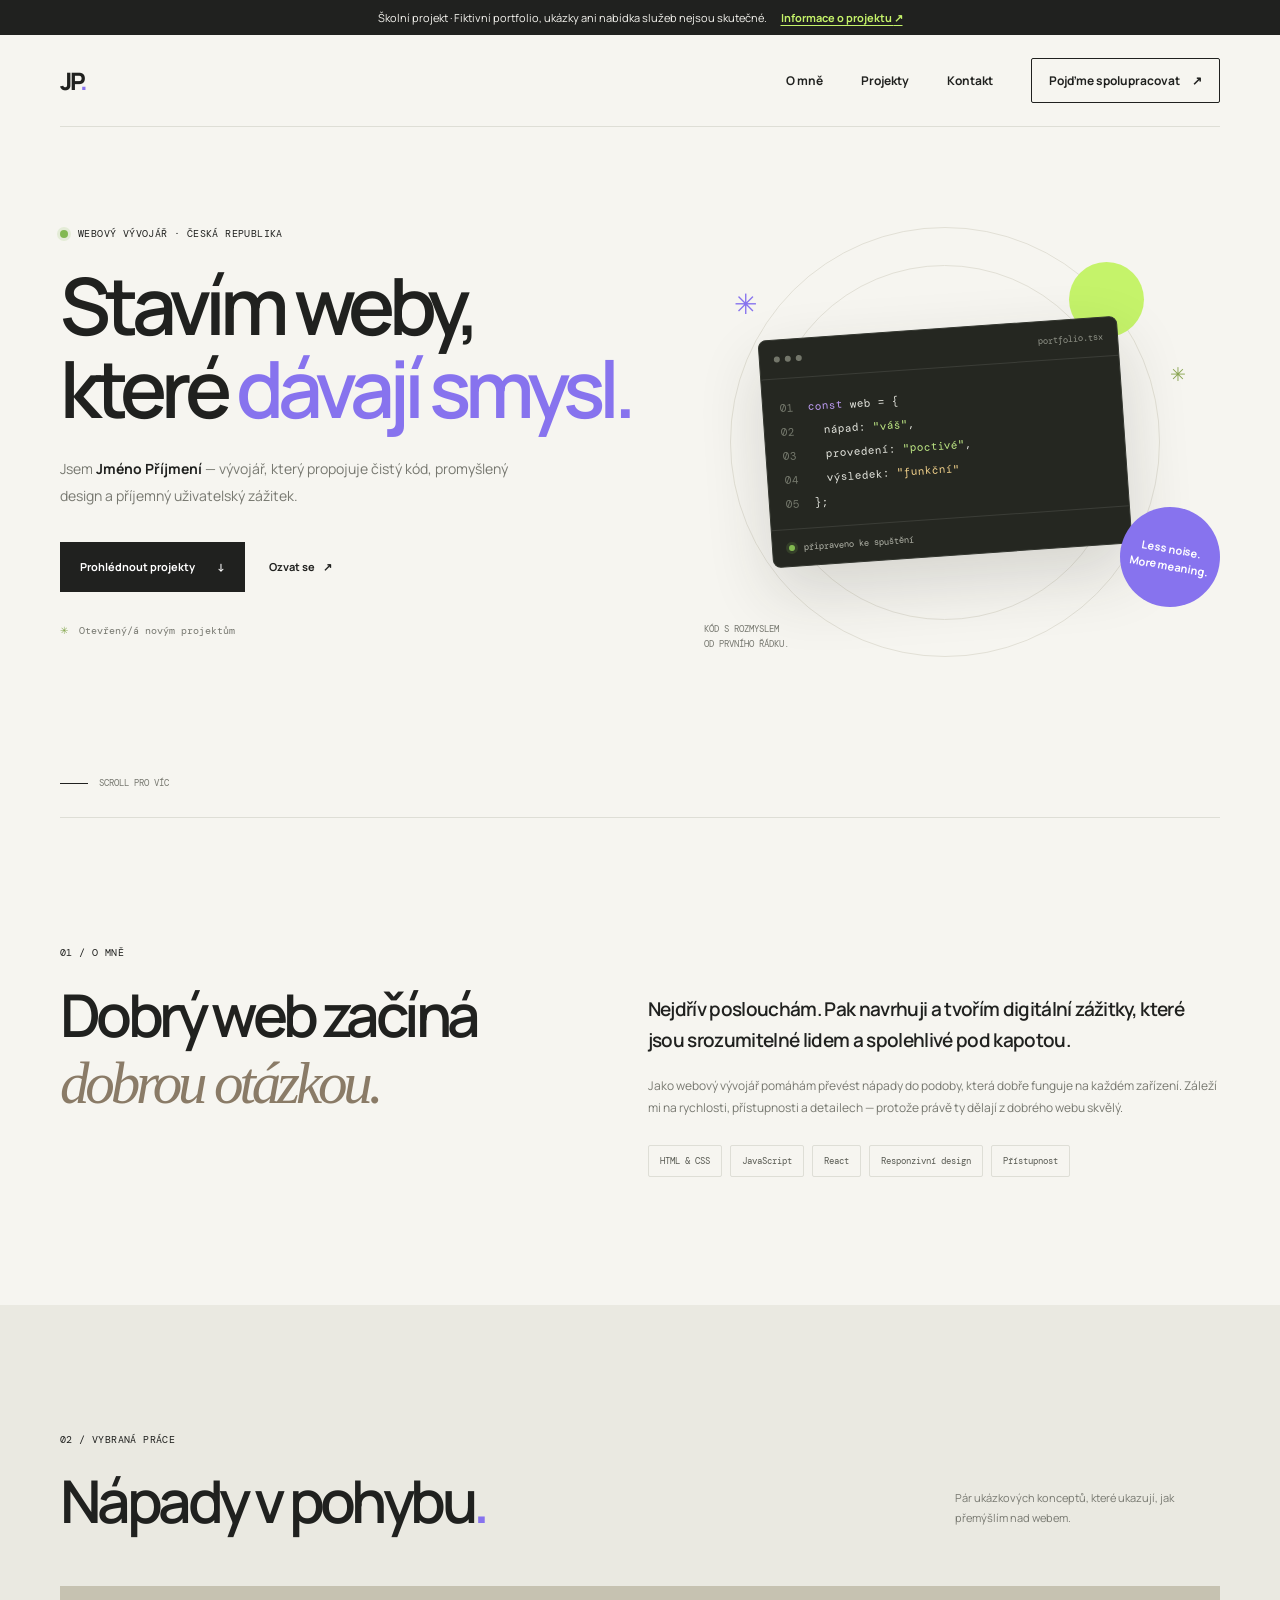
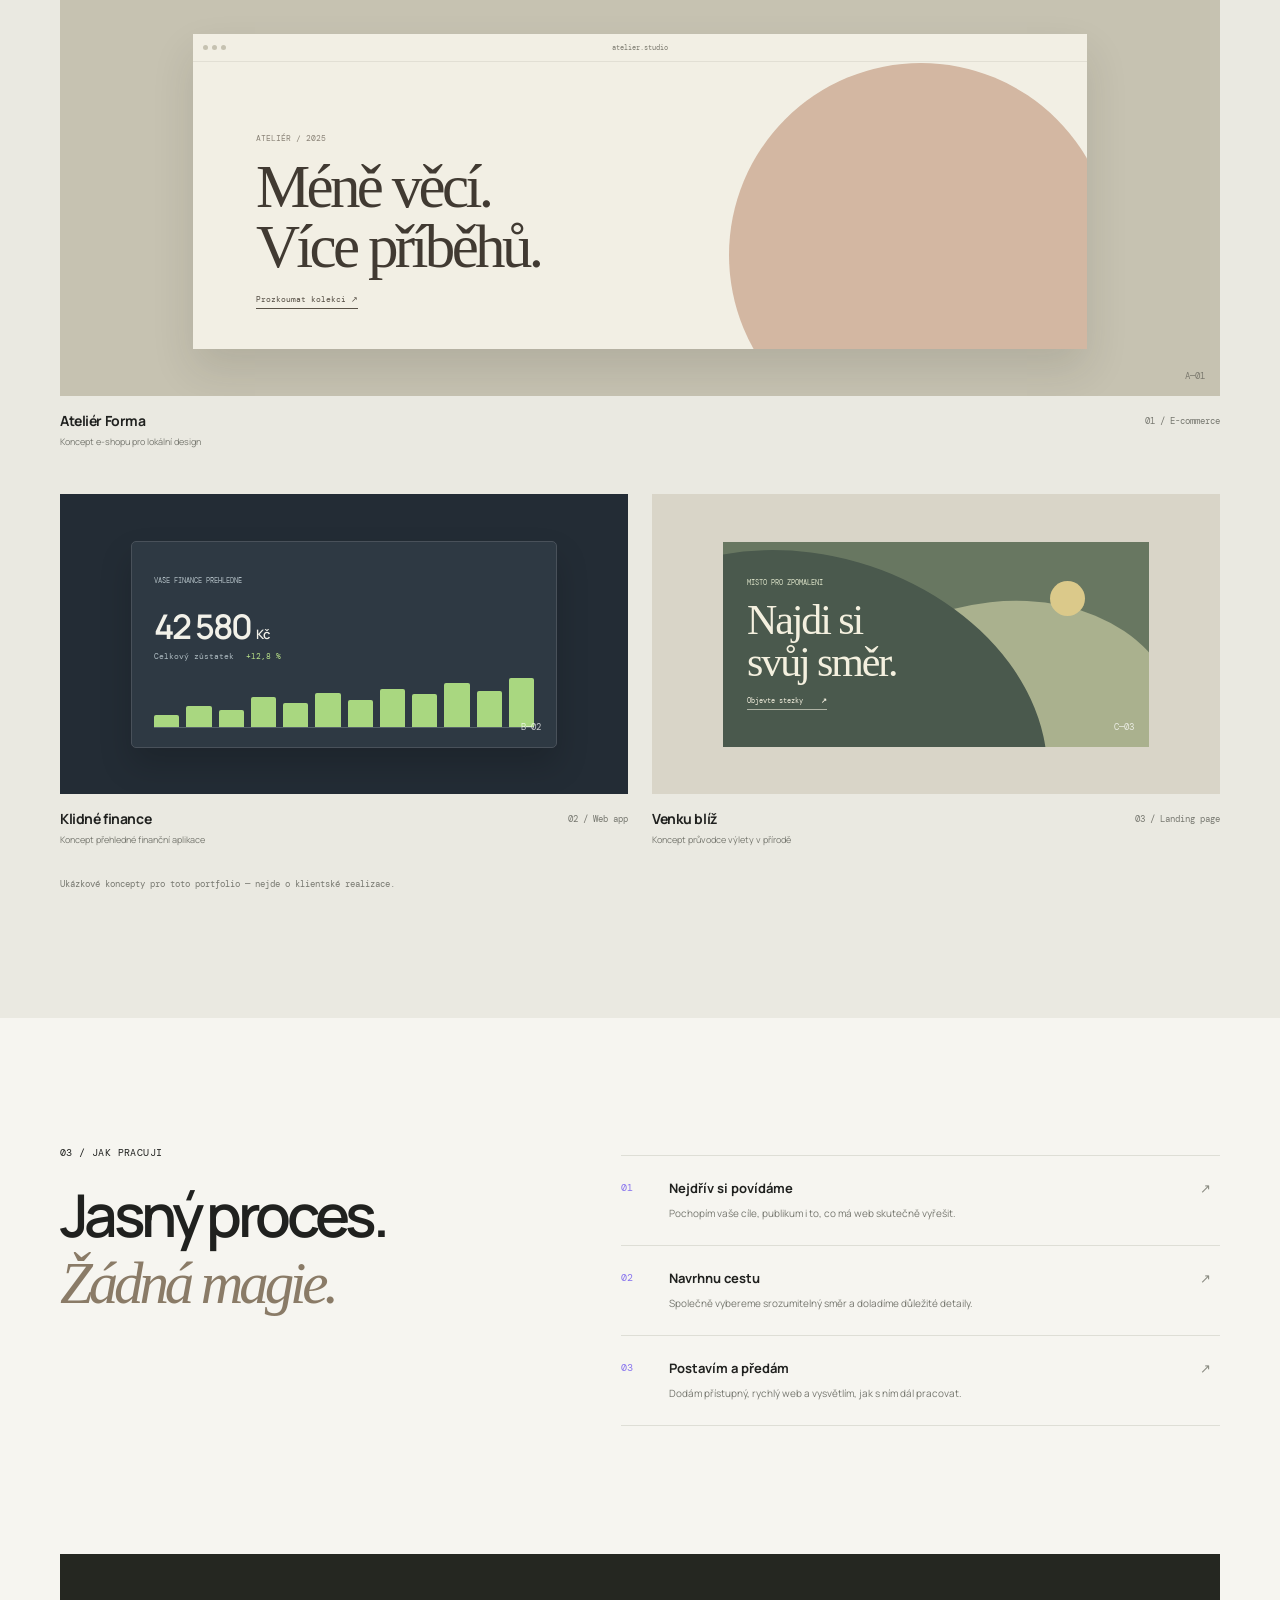
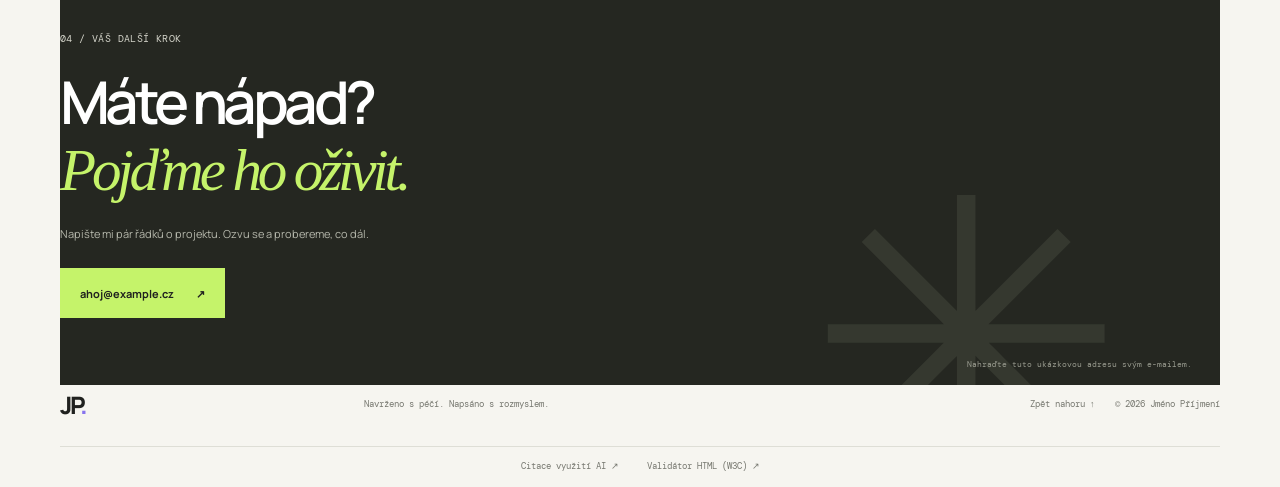
==== projekt-1/index.html @ aa62e647 "Add school portfolio project Co-authored-by: Copilot <223556219+Copilot@users.noreply.github.com>" ====
<!doctype html>
<html lang="cs">
  <head>
    <meta charset="utf-8">
    <meta name="viewport" content="width=device-width, initial-scale=1">
    <meta name="theme-color" content="#f6f5f0">
    <meta
      name="description"
      content="Osobní portfolio webového vývojáře. Proměňuji nápady v rychlé, přístupné a promyšlené weby."
    >
    <title>Jméno Příjmení — webový vývojář</title>
    <link rel="icon" type="image/svg+xml" href="favicon.svg">
    <link rel="preconnect" href="https://fonts.googleapis.com">
    <link rel="preconnect" href="https://fonts.gstatic.com" crossorigin>
    <link
      href="https://fonts.googleapis.com/css2?family=DM+Mono:wght@400;500&family=Manrope:wght@400;500;600;700;800&display=swap"
      rel="stylesheet"
    >
    <link rel="stylesheet" href="styles.css">
    <script src="script.js" defer></script>
  </head>
  <body>
    <aside class="project-notice" aria-label="Upozornění na školní projekt">
      <span>Školní projekt · Fiktivní portfolio, ukázky ani nabídka služeb nejsou skutečné.</span>
      <a href="informace.html">Informace o projektu <span aria-hidden="true">↗</span></a>
    </aside>
    <header class="site-header">
      <a class="wordmark" href="#domu" aria-label="Jméno Příjmení, domů">JP<span>.</span></a>
      <button class="menu-toggle" type="button" aria-expanded="false" aria-controls="main-nav">
        <span class="menu-toggle-label">Menu</span>
        <span class="menu-icon" aria-hidden="true"><span></span><span></span></span>
      </button>
      <nav class="main-nav" id="main-nav" aria-label="Hlavní navigace">
        <a href="#o-mne">O mně</a>
        <a href="#projekty">Projekty</a>
        <a href="#kontakt">Kontakt</a>
        <a class="nav-cta" href="#kontakt">Pojďme spolupracovat <span aria-hidden="true">↗</span></a>
      </nav>
    </header>

    <main>
      <section class="hero section-wrap" id="domu" aria-labelledby="hero-title">
        <div class="hero-copy">
          <p class="eyebrow"><span class="status-dot"></span> Webový vývojář · Česká republika</p>
          <h1 id="hero-title">Stavím weby,<br>které <span class="accent-word">dávají smysl.</span></h1>
          <p class="hero-intro">
            Jsem <strong>Jméno Příjmení</strong> — vývojář, který propojuje čistý kód,
            promyšlený design a příjemný uživatelský zážitek.
          </p>
          <div class="hero-actions">
            <a class="button button-dark" href="#projekty">Prohlédnout projekty <span aria-hidden="true">↓</span></a>
            <a class="text-link" href="#kontakt">Ozvat se <span aria-hidden="true">↗</span></a>
          </div>
          <p class="hero-note"><span aria-hidden="true">✳</span> Otevřený/á novým projektům</p>
        </div>

        <div class="hero-art" aria-hidden="true">
          <div class="art-orbit orbit-one"></div>
          <div class="art-orbit orbit-two"></div>
          <div class="art-sun"></div>
          <div class="art-card">
            <div class="code-top"><span></span><span></span><span></span><i>portfolio.tsx</i></div>
            <div class="code-lines">
              <p><span class="code-muted">01</span> <span class="code-purple">const</span> web = {</p>
              <p><span class="code-muted">02</span> &nbsp; nápad: <span class="code-green">"váš"</span>,</p>
              <p><span class="code-muted">03</span> &nbsp; provedení: <span class="code-green">"poctivé"</span>,</p>
              <p><span class="code-muted">04</span> &nbsp; výsledek: <span class="code-yellow">"funkční"</span></p>
              <p><span class="code-muted">05</span> };</p>
            </div>
            <div class="code-footer"><span class="status-dot"></span> připraveno ke spuštění</div>
          </div>
          <span class="art-sticker">Less noise.<br>More meaning.</span>
          <span class="art-cross cross-one">✳</span>
          <span class="art-cross cross-two">✳</span>
          <span class="art-caption">Kód s rozmyslem<br>od prvního řádku.</span>
        </div>
        <a class="scroll-cue" href="#o-mne" aria-label="Přejít na sekci O mně"><span></span> Scroll pro víc</a>
      </section>

      <section class="about section-wrap section-space" id="o-mne" aria-labelledby="about-title">
        <div class="section-heading">
          <p class="eyebrow">01 / O mně</p>
          <h2 id="about-title">Dobrý web začíná<br><span class="serif-accent">dobrou otázkou.</span></h2>
        </div>
        <div class="about-content">
          <p class="about-lead">
            Nejdřív poslouchám. Pak navrhuji a tvořím digitální zážitky,
            které jsou srozumitelné lidem a spolehlivé pod kapotou.
          </p>
          <p class="about-text">
            Jako webový vývojář pomáhám převést nápady do podoby, která dobře funguje
            na každém zařízení. Záleží mi na rychlosti, přístupnosti a detailech —
            protože právě ty dělají z dobrého webu skvělý.
          </p>
          <div class="skills" aria-label="Technologie a dovednosti">
            <span>HTML &amp; CSS</span><span>JavaScript</span><span>React</span><span>Responzivní design</span><span>Přístupnost</span>
          </div>
        </div>
      </section>

      <section class="projects section-space" id="projekty" aria-labelledby="projects-title">
        <div class="section-wrap">
          <div class="projects-heading">
            <div class="section-heading">
              <p class="eyebrow">02 / Vybraná práce</p>
              <h2 id="projects-title">Nápady v pohybu<span class="accent-word">.</span></h2>
            </div>
            <p class="projects-intro">Pár ukázkových konceptů, které ukazují, jak přemýšlím nad webem.</p>
          </div>
          <div class="project-grid">
            <article class="project-card project-card-large">
              <div class="project-visual visual-studio" aria-hidden="true">
                <div class="studio-window">
                  <div class="window-bar"><span></span><span></span><span></span><b>atelier.studio</b></div>
                  <div class="studio-content">
                    <span class="mock-label">ATELIÉR / 2025</span>
                    <span class="mock-heading">Méně věcí.<br>Více příběhů.</span>
                    <span class="mock-button">Prozkoumat kolekci ↗</span>
                  </div>
                  <div class="studio-shape"></div>
                </div>
                <span class="visual-index">A—01</span>
              </div>
              <div class="project-info">
                <div><h3>Ateliér Forma</h3><p>Koncept e-shopu pro lokální design</p></div>
                <span class="project-type">01 / E-commerce</span>
              </div>
            </article>
            <article class="project-card">
              <div class="project-visual visual-finance" aria-hidden="true">
                <div class="finance-window">
                  <span class="mock-label">VAŠE FINANCE PŘEHLEDNĚ</span>
                  <span class="finance-balance">42 580 <small>Kč</small></span>
                  <span class="finance-caption">Celkový zůstatek <i>+12,8 %</i></span>
                  <div class="chart-bars"><i></i><i></i><i></i><i></i><i></i><i></i><i></i><i></i><i></i><i></i><i></i><i></i></div>
                  <span class="visual-index">B—02</span>
                </div>
              </div>
              <div class="project-info">
                <div><h3>Klidné finance</h3><p>Koncept přehledné finanční aplikace</p></div>
                <span class="project-type">02 / Web app</span>
              </div>
            </article>
            <article class="project-card">
              <div class="project-visual visual-nature" aria-hidden="true">
                <div class="nature-frame">
                  <span class="nature-overline">MÍSTO PRO ZPOMALENÍ</span>
                  <span class="nature-title">Najdi si<br>svůj směr.</span>
                  <span class="nature-action">Objevte stezky <b>↗</b></span>
                  <span class="nature-sun"></span>
                  <span class="visual-index">C—03</span>
                </div>
              </div>
              <div class="project-info">
                <div><h3>Venku blíž</h3><p>Koncept průvodce výlety v přírodě</p></div>
                <span class="project-type">03 / Landing page</span>
              </div>
            </article>
          </div>
          <p class="projects-disclaimer">Ukázkové koncepty pro toto portfolio — nejde o klientské realizace.</p>
        </div>
      </section>

      <section class="process section-wrap section-space" aria-labelledby="process-title">
        <div class="section-heading">
          <p class="eyebrow">03 / Jak pracuji</p>
          <h2 id="process-title">Jasný proces.<br><span class="serif-accent">Žádná magie.</span></h2>
        </div>
        <div class="process-list">
          <article class="process-item"><span class="process-number">01</span><div><h3>Nejdřív si povídáme</h3><p>Pochopím vaše cíle, publikum i to, co má web skutečně vyřešit.</p></div><span class="process-symbol">↗</span></article>
          <article class="process-item"><span class="process-number">02</span><div><h3>Navrhnu cestu</h3><p>Společně vybereme srozumitelný směr a doladíme důležité detaily.</p></div><span class="process-symbol">↗</span></article>
          <article class="process-item"><span class="process-number">03</span><div><h3>Postavím a předám</h3><p>Dodám přístupný, rychlý web a vysvětlím, jak s ním dál pracovat.</p></div><span class="process-symbol">↗</span></article>
        </div>
      </section>

      <section class="contact section-wrap" id="kontakt" aria-labelledby="contact-title">
        <p class="eyebrow">04 / Váš další krok</p>
        <h2 id="contact-title">Máte nápad?<br><span class="serif-accent">Pojďme ho oživit.</span></h2>
        <p class="contact-copy">Napište mi pár řádků o projektu. Ozvu se a probereme, co dál.</p>
        <a class="button button-light" href="mailto:ahoj@example.cz">ahoj@example.cz <span aria-hidden="true">↗</span></a>
        <div class="contact-decoration" aria-hidden="true">✳</div>
        <p class="contact-note">Nahraďte tuto ukázkovou adresu svým e-mailem.</p>
      </section>
    </main>

    <footer class="site-footer">
      <a class="wordmark" href="#domu" aria-label="Jméno Příjmení, nahoru">JP<span>.</span></a>
      <p>Navrženo s péčí. Napsáno s rozmyslem.</p>
      <a class="footer-top" href="#domu">Zpět nahoru ↑</a>
      <span class="footer-credit">© 2026 Jméno Příjmení</span>
      <div class="footer-resources">
        <a href="CITACE-AI.md">Citace využití AI ↗</a>
        <a href="https://validator.w3.org/nu/" target="_blank" rel="noopener noreferrer">Validátor HTML (W3C) ↗</a>
      </div>
    </footer>
  </body>
</html>
---- projekt-1/styles.css ----
:root {
  color-scheme: light;
  --paper: #f6f5f0;
  --ink: #20211f;
  --muted: #777870;
  --line: #deded6;
  --lime: #c5f36a;
  --purple: #8773ee;
  --mono: "DM Mono", monospace;
  --sans: "Manrope", sans-serif;
}

* {
  box-sizing: border-box;
}

html {
  scroll-behavior: smooth;
  scroll-padding-top: 96px;
}

body {
  margin: 0;
  background: var(--paper);
  color: var(--ink);
  font-family: var(--sans);
  -webkit-font-smoothing: antialiased;
}

a {
  color: inherit;
  text-decoration: none;
}

button,
a {
  -webkit-tap-highlight-color: transparent;
}

button:focus-visible,
a:focus-visible {
  outline: 3px solid var(--purple);
  outline-offset: 4px;
}

.site-header,
.site-footer,
.section-wrap {
  width: min(1160px, calc(100% - 96px));
  margin-inline: auto;
}

.project-notice {
  display: flex;
  justify-content: center;
  align-items: center;
  flex-wrap: wrap;
  gap: 6px 14px;
  padding: 10px 24px;
  background: var(--ink);
  color: var(--paper);
  font-size: 11px;
  text-align: center;
}

.project-notice a {
  color: var(--lime);
  font-weight: 700;
  text-decoration: underline;
  text-underline-offset: 3px;
}

.project-notice a span {
  text-decoration: none;
}

.project-notice a:focus-visible {
  outline-color: var(--lime);
}

.site-header {
  height: 92px;
  display: flex;
  justify-content: space-between;
  align-items: center;
  border-bottom: 1px solid var(--line);
}

.project-disclosure {
  min-height: calc(100vh - 194px);
  max-width: 760px;
  padding-block: 100px 120px;
}

.project-disclosure .eyebrow {
  margin-bottom: 24px;
}

.project-disclosure h1 {
  margin-bottom: 28px;
  font-size: clamp(42px, 6vw, 68px);
}

.project-disclosure > p:not(.eyebrow) {
  max-width: 640px;
  margin-bottom: 18px;
  color: var(--muted);
  font-size: 14px;
  line-height: 1.8;
}

.project-disclosure .button {
  margin-top: 14px;
}

.wordmark {
  font-size: 24px;
  font-weight: 800;
  letter-spacing: -2px;
}

.wordmark span,
.accent-word {
  color: var(--purple);
}

.main-nav {
  display: flex;
  align-items: center;
  gap: 38px;
  font-size: 12px;
  font-weight: 700;
}

.main-nav a:not(.nav-cta),
.footer-top {
  transition: color 160ms ease;
}

.main-nav a:not(.nav-cta):hover,
.footer-top:hover {
  color: var(--purple);
}

.nav-cta {
  padding: 13px 17px;
  border: 1px solid var(--ink);
  border-radius: 2px;
  transition: color 160ms ease, background-color 160ms ease;
}

.nav-cta:hover {
  color: var(--paper);
  background: var(--ink);
}

.nav-cta span {
  margin-left: 10px;
}

.menu-toggle {
  display: none;
}

.hero {
  min-height: 690px;
  position: relative;
  display: grid;
  grid-template-columns: 1.05fr 0.95fr;
  align-items: center;
  padding-top: 25px;
  padding-bottom: 85px;
}

.hero-copy {
  position: relative;
  z-index: 1;
  padding-bottom: 20px;
}

.eyebrow {
  display: flex;
  align-items: center;
  gap: 10px;
  margin: 0 0 24px;
  font: 10px var(--mono);
  letter-spacing: 0.04em;
  text-transform: uppercase;
}

.status-dot {
  display: inline-block;
  width: 8px;
  height: 8px;
  border-radius: 50%;
  background: #82b950;
  box-shadow: 0 0 0 3px rgb(130 185 80 / 16%);
}

h1,
h2,
h3,
p {
  margin-top: 0;
}

h1,
h2 {
  margin-bottom: 0;
  font-size: clamp(48px, 6.2vw, 79px);
  font-weight: 600;
  letter-spacing: -0.078em;
  line-height: 1.05;
}

.hero-intro {
  max-width: 450px;
  margin: 26px 0 0;
  color: var(--muted);
  font-size: 14px;
  line-height: 1.9;
}

.hero-intro strong {
  color: var(--ink);
}

.hero-actions {
  display: flex;
  align-items: center;
  gap: 24px;
  margin-top: 32px;
}

.button {
  display: inline-flex;
  min-height: 50px;
  align-items: center;
  justify-content: center;
  gap: 22px;
  padding: 0 20px;
  font-size: 11px;
  font-weight: 700;
  transition: transform 180ms ease, background-color 180ms ease;
}

.button:hover {
  transform: translateY(-2px);
}

.button-dark {
  color: #fff;
  background: var(--ink);
}

.button-dark:hover {
  background: #393b34;
}

.text-link {
  font-size: 11px;
  font-weight: 700;
}

.text-link span {
  margin-left: 6px;
}

.hero-note {
  margin: 32px 0 0;
  color: var(--muted);
  font: 10px var(--mono);
}

.hero-note span {
  padding-right: 5px;
  color: #83a64c;
}

.hero-art {
  height: 465px;
  position: relative;
  display: grid;
  place-items: center;
}

.art-orbit {
  position: absolute;
  width: 355px;
  height: 355px;
  border: 1px solid #e2e0d6;
  border-radius: 50%;
}

.orbit-two {
  width: 430px;
  height: 430px;
}

.art-sun {
  position: absolute;
  top: 52px;
  right: 76px;
  width: 75px;
  height: 75px;
  border-radius: 50%;
  background: var(--lime);
}

.art-card {
  position: relative;
  z-index: 1;
  width: min(360px, 90%);
  overflow: hidden;
  border: 1px solid #33362f;
  border-radius: 8px;
  background: #252721;
  box-shadow: 0 26px 64px rgb(45 46 37 / 16%);
  transform: rotate(-4deg);
}

.code-top {
  height: 39px;
  display: flex;
  align-items: center;
  gap: 5px;
  padding-inline: 14px;
  border-bottom: 1px solid #3b3d37;
}

.code-top > span {
  width: 6px;
  height: 6px;
  border-radius: 50%;
  background: #73766a;
}

.code-top i {
  margin-left: auto;
  color: #92958a;
  font: 9px var(--mono);
  font-style: normal;
}

.code-lines {
  padding: 22px 16px 18px;
}

.code-lines p {
  margin-bottom: 10px;
  color: #e4e5de;
  font: 11px var(--mono);
}

.code-lines p:last-child {
  margin-bottom: 0;
}

.code-muted {
  padding-right: 8px;
  color: #75796d;
}

.code-purple {
  color: #bd9cf3;
}

.code-green {
  color: #bee784;
}

.code-yellow {
  color: #f1d18b;
}

.code-footer {
  display: flex;
  align-items: center;
  gap: 9px;
  padding: 12px 16px;
  border-top: 1px solid #3b3d37;
  color: #b4b6ab;
  font: 9px var(--mono);
}

.code-footer .status-dot {
  width: 6px;
  height: 6px;
}

.art-sticker {
  position: absolute;
  right: 0;
  bottom: 68px;
  z-index: 2;
  display: grid;
  width: 100px;
  height: 100px;
  place-content: center;
  border-radius: 50%;
  background: var(--purple);
  color: white;
  font-size: 11px;
  font-weight: 700;
  line-height: 1.55;
  text-align: center;
  transform: rotate(10deg);
}

.art-cross {
  position: absolute;
  color: var(--purple);
  font-size: 28px;
}

.cross-one {
  top: 74px;
  left: 65px;
}

.cross-two {
  right: 34px;
  top: 151px;
  color: #8ba653;
  font-size: 19px;
}

.art-caption {
  position: absolute;
  bottom: 22px;
  left: 35px;
  color: var(--muted);
  font: 9px/1.7 var(--mono);
  text-transform: uppercase;
}

.scroll-cue {
  position: absolute;
  bottom: 28px;
  left: 0;
  display: flex;
  align-items: center;
  gap: 11px;
  color: var(--muted);
  font: 9px var(--mono);
  text-transform: uppercase;
}

.scroll-cue span {
  width: 28px;
  height: 1px;
  background: var(--ink);
}

.section-space {
  padding-top: 128px;
  padding-bottom: 128px;
}

.about {
  display: grid;
  grid-template-columns: 0.95fr 1.05fr;
  gap: 70px;
  border-top: 1px solid var(--line);
}

.section-heading .eyebrow {
  margin-bottom: 23px;
}

.section-heading h2,
.projects-heading h2,
.contact h2 {
  font-size: clamp(39px, 5vw, 59px);
  line-height: 1.12;
}

.serif-accent {
  color: #8a7b67;
  font-family: Georgia, "Times New Roman", serif;
  font-weight: 400;
  font-style: italic;
  letter-spacing: -0.07em;
}

.about-content {
  padding-top: 48px;
}

.about-lead {
  margin-bottom: 18px;
  font-size: 19px;
  font-weight: 600;
  letter-spacing: -0.035em;
  line-height: 1.65;
}

.about-text {
  margin-bottom: 25px;
  color: var(--muted);
  font-size: 12px;
  line-height: 1.9;
}

.skills {
  display: flex;
  flex-wrap: wrap;
  gap: 8px;
}

.skills span {
  padding: 9px 11px;
  border: 1px solid var(--line);
  border-radius: 2px;
  color: #585a52;
  font: 9px var(--mono);
}

.projects {
  background: #eae9e1;
}

.projects-heading {
  display: flex;
  justify-content: space-between;
  align-items: end;
  gap: 40px;
  margin-bottom: 52px;
}

.projects-heading .eyebrow {
  margin-bottom: 22px;
}

.projects-intro {
  max-width: 265px;
  margin-bottom: 7px;
  color: var(--muted);
  font-size: 11px;
  line-height: 1.8;
}

.project-grid {
  display: grid;
  grid-template-columns: 1fr 1fr;
  gap: 46px 24px;
}

.project-card-large {
  grid-column: 1 / -1;
}

.project-visual {
  min-height: 300px;
  position: relative;
  display: grid;
  place-items: center;
  overflow: hidden;
}

.project-card-large .project-visual {
  min-height: 410px;
}

.visual-studio {
  background: #c6c2b1;
}

.studio-window {
  width: 77%;
  height: 77%;
  position: relative;
  overflow: hidden;
  background: #f2efe4;
  box-shadow: 0 20px 40px rgb(31 30 25 / 12%);
}

.window-bar {
  height: 28px;
  position: relative;
  display: flex;
  align-items: center;
  gap: 4px;
  padding-inline: 10px;
  border-bottom: 1px solid #e2dfd4;
}

.window-bar > span {
  width: 5px;
  height: 5px;
  border-radius: 50%;
  background: #c6c2b1;
}

.window-bar b {
  position: absolute;
  left: 0;
  right: 0;
  color: #7b796e;
  font: 7px var(--mono);
  font-weight: 400;
  text-align: center;
}

.studio-content {
  position: relative;
  z-index: 1;
  display: flex;
  flex-direction: column;
  align-items: flex-start;
  padding: 8% 7%;
}

.mock-label {
  color: #8a8377;
  font: 8px var(--mono);
}

.mock-heading {
  margin-top: 14px;
  color: #413a32;
  font-family: Georgia, "Times New Roman", serif;
  font-size: clamp(28px, 5vw, 61px);
  letter-spacing: -0.06em;
  line-height: 0.98;
}

.mock-button {
  margin-top: 17px;
  padding-bottom: 4px;
  border-bottom: 1px solid #595247;
  color: #514a40;
  font: 8px var(--mono);
}

.studio-shape {
  position: absolute;
  right: -3%;
  bottom: -31%;
  width: 43%;
  aspect-ratio: 1;
  border-radius: 50%;
  background: #d3b7a2;
}

.visual-index {
  position: absolute;
  right: 15px;
  bottom: 14px;
  color: rgb(255 255 255 / 75%);
  font: 9px var(--mono);
}

.visual-studio .visual-index {
  color: #7b796e;
}

.visual-finance {
  background: #232c35;
}

.finance-window {
  width: 75%;
  min-height: 205px;
  position: relative;
  padding: 24px 22px 19px;
  border: 1px solid #49515a;
  border-radius: 5px;
  background: #2e3943;
  box-shadow: 0 17px 32px rgb(0 0 0 / 17%);
}

.finance-window .mock-label {
  color: #aebbc1;
  font-size: 7px;
}

.finance-balance {
  display: block;
  margin-top: 15px;
  color: #f2f1e9;
  font-size: clamp(23px, 3.5vw, 34px);
  font-weight: 600;
  letter-spacing: -0.06em;
}

.finance-balance small {
  font-size: 13px;
  letter-spacing: 0;
}

.finance-caption {
  display: block;
  margin-top: 2px;
  color: #aebbc1;
  font: 8px var(--mono);
}

.finance-caption i {
  margin-left: 7px;
  color: #b9e289;
  font-style: normal;
}

.chart-bars {
  height: 50px;
  display: flex;
  align-items: end;
  gap: 7px;
  margin-top: 17px;
  border-bottom: 1px solid #56636a;
}

.chart-bars i {
  flex: 1;
  border-radius: 2px 2px 0 0;
  background: #a9d780;
}

.chart-bars i:nth-child(1) { height: 25%; }
.chart-bars i:nth-child(2) { height: 43%; }
.chart-bars i:nth-child(3) { height: 35%; }
.chart-bars i:nth-child(4) { height: 61%; }
.chart-bars i:nth-child(5) { height: 48%; }
.chart-bars i:nth-child(6) { height: 70%; }
.chart-bars i:nth-child(7) { height: 55%; }
.chart-bars i:nth-child(8) { height: 77%; }
.chart-bars i:nth-child(9) { height: 67%; }
.chart-bars i:nth-child(10) { height: 90%; }
.chart-bars i:nth-child(11) { height: 73%; }
.chart-bars i:nth-child(12) { height: 100%; }

.visual-nature {
  background: #d9d5c8;
}

.nature-frame {
  width: 75%;
  min-height: 205px;
  position: relative;
  display: flex;
  flex-direction: column;
  justify-content: center;
  overflow: hidden;
  padding: 24px;
  background: #687761;
}

.nature-frame::before,
.nature-frame::after {
  position: absolute;
  right: -8%;
  bottom: -74%;
  width: 90%;
  aspect-ratio: 1.3;
  border-radius: 50%;
  background: #aab18e;
  content: "";
  transform: rotate(-15deg);
}

.nature-frame::after {
  right: 23%;
  bottom: -90%;
  width: 115%;
  background: #4a594d;
  transform: rotate(16deg);
}

.nature-overline,
.nature-title,
.nature-action {
  position: relative;
  z-index: 1;
}

.nature-overline {
  color: #d8dfc5;
  font: 7px var(--mono);
}

.nature-title {
  margin-top: 12px;
  color: #f4f0df;
  font-family: Georgia, "Times New Roman", serif;
  font-size: clamp(28px, 4vw, 42px);
  letter-spacing: -0.05em;
  line-height: 1;
}

.nature-action {
  display: flex;
  width: fit-content;
  align-items: center;
  gap: 18px;
  margin-top: 13px;
  padding-bottom: 4px;
  border-bottom: 1px solid rgb(244 240 223 / 60%);
  color: #f4f0df;
  font: 7px var(--mono);
}

.nature-sun {
  position: absolute;
  top: 19%;
  right: 15%;
  width: 35px;
  height: 35px;
  border-radius: 50%;
  background: #dbc98a;
}

.nature-frame .visual-index {
  z-index: 1;
}

.project-info {
  display: flex;
  justify-content: space-between;
  gap: 15px;
  padding-top: 15px;
}

.project-info h3 {
  margin-bottom: 5px;
  font-size: 14px;
  font-weight: 700;
  letter-spacing: -0.03em;
}

.project-info p,
.project-type {
  margin-bottom: 0;
  color: var(--muted);
  font-size: 9px;
}

.project-type {
  padding-top: 4px;
  font-family: var(--mono);
  white-space: nowrap;
}

.projects-disclaimer {
  margin: 32px 0 0;
  color: var(--muted);
  font: 9px var(--mono);
}

.process {
  display: grid;
  grid-template-columns: 0.9fr 1.1fr;
  gap: 70px;
}

.process-list {
  padding-top: 9px;
}

.process-item {
  display: grid;
  grid-template-columns: 38px 1fr 20px;
  gap: 10px;
  align-items: start;
  padding: 23px 0;
  border-bottom: 1px solid var(--line);
}

.process-item:first-child {
  border-top: 1px solid var(--line);
}

.process-number {
  padding-top: 2px;
  color: var(--purple);
  font: 10px var(--mono);
}

.process-item h3 {
  margin-bottom: 7px;
  font-size: 13px;
  font-weight: 700;
}

.process-item p {
  max-width: 360px;
  margin-bottom: 0;
  color: var(--muted);
  font-size: 10px;
  line-height: 1.8;
}

.process-symbol {
  color: #8a8b81;
  font-size: 13px;
}

.contact {
  width: min(1160px, calc(100% - 96px));
  min-height: 405px;
  position: relative;
  overflow: hidden;
  padding-top: 78px;
  padding-bottom: 67px;
  background: #252721;
  color: white;
}

.contact .eyebrow {
  color: #d4d4ca;
}

.contact h2 {
  position: relative;
  z-index: 1;
}

.contact .serif-accent {
  color: var(--lime);
}

.contact-copy {
  max-width: 370px;
  margin: 20px 0 25px;
  color: #b6b8ac;
  font-size: 11px;
  line-height: 1.8;
}

.button-light {
  position: relative;
  z-index: 1;
  color: var(--ink);
  background: var(--lime);
}

.button-light:hover {
  background: #d2fa81;
}

.contact-decoration {
  position: absolute;
  right: 95px;
  bottom: -132px;
  color: #35382f;
  font-size: 380px;
  line-height: 1;
}

.contact-note {
  position: absolute;
  right: 28px;
  bottom: 16px;
  margin: 0;
  color: #9a9c90;
  font: 8px var(--mono);
}

.site-footer {
  min-height: 102px;
  display: grid;
  grid-template-columns: 1fr 1.5fr 1fr auto;
  align-items: center;
  gap: 20px;
}

.site-footer > p,
.footer-credit,
.footer-top {
  margin: 0;
  color: var(--muted);
  font: 9px var(--mono);
}

.footer-top {
  text-align: right;
}

.footer-resources {
  display: flex;
  grid-column: 1 / -1;
  justify-content: center;
  flex-wrap: wrap;
  gap: 8px 28px;
  padding: 13px 0;
  border-top: 1px solid var(--line);
}

.footer-resources a {
  color: var(--muted);
  font: 9px var(--mono);
  text-align: center;
  transition: color 160ms ease;
}

.footer-resources a:hover {
  color: var(--purple);
}

@media (max-width: 480px) {
  .footer-resources {
    gap: 12px;
  }
}

@media (max-width: 760px) {
  .site-header,
  .site-footer,
  .section-wrap {
    width: min(100% - 48px, 560px);
  }

  .project-notice {
    padding-inline: 20px;
  }

  .site-header {
    height: 72px;
  }

  .project-disclosure {
    min-height: calc(100vh - 207px);
    padding-block: 76px 90px;
  }

  .menu-toggle {
    display: flex;
    align-items: center;
    gap: 11px;
    padding: 10px 0 10px 10px;
    border: 0;
    background: transparent;
    color: var(--ink);
    font: 10px var(--mono);
    cursor: pointer;
  }

  .menu-icon {
    width: 19px;
    display: grid;
    gap: 5px;
  }

  .menu-icon span {
    width: 19px;
    height: 1px;
    background: var(--ink);
    transition: transform 160ms ease;
  }

  .menu-toggle[aria-expanded="true"] .menu-icon span:first-child {
    transform: translateY(3px) rotate(45deg);
  }

  .menu-toggle[aria-expanded="true"] .menu-icon span:last-child {
    transform: translateY(-3px) rotate(-45deg);
  }

  .main-nav {
    position: absolute;
    top: 70px;
    right: 0;
    left: 0;
    z-index: 5;
    display: none;
    align-items: stretch;
    gap: 0;
    padding: 10px 24px 22px;
    border-bottom: 1px solid var(--line);
    background: var(--paper);
  }

  .main-nav.is-open {
    display: flex;
    flex-direction: column;
  }

  .main-nav > a:not(.nav-cta) {
    padding: 15px 0;
    border-bottom: 1px solid var(--line);
  }

  .nav-cta {
    align-self: flex-start;
    margin-top: 17px;
  }

  .hero {
    min-height: auto;
    grid-template-columns: 1fr;
    padding-top: 82px;
    padding-bottom: 81px;
  }

  .hero-copy {
    padding-bottom: 0;
  }

  .hero h1 {
    font-size: clamp(47px, 10vw, 69px);
  }

  .hero-intro {
    max-width: 430px;
    font-size: 13px;
  }

  .hero-art {
    height: 390px;
    margin-top: 14px;
  }

  .orbit-two {
    width: min(390px, 95vw);
    height: min(390px, 95vw);
  }

  .art-orbit {
    width: min(320px, 77vw);
    height: min(320px, 77vw);
  }

  .art-sun {
    top: 40px;
    right: 12%;
    width: 62px;
    height: 62px;
  }

  .art-sticker {
    right: 6%;
    bottom: 52px;
    width: 85px;
    height: 85px;
    font-size: 10px;
  }

  .art-caption {
    bottom: 0;
    left: 15px;
  }

  .cross-one {
    left: 12%;
  }

  .cross-two {
    right: 4%;
  }

  .scroll-cue {
    bottom: 20px;
  }

  .section-space {
    padding-top: 86px;
    padding-bottom: 86px;
  }

  .about,
  .process {
    grid-template-columns: 1fr;
    gap: 20px;
  }

  .about-content {
    padding-top: 10px;
  }

  .about-lead {
    max-width: 500px;
    font-size: 17px;
  }

  .projects-heading {
    align-items: flex-start;
    flex-direction: column;
    gap: 17px;
    margin-bottom: 34px;
  }

  .projects-intro {
    max-width: 370px;
  }

  .project-card-large .project-visual {
    min-height: 340px;
  }

  .project-visual {
    min-height: 260px;
  }

  .project-grid {
    gap: 35px 16px;
  }

  .project-info {
    flex-direction: column;
    gap: 7px;
  }

  .process {
    gap: 28px;
  }

  .contact {
    width: calc(100% - 32px);
    min-height: 390px;
    padding: 56px 24px 65px;
  }

  .contact-decoration {
    right: -47px;
    bottom: -82px;
    font-size: 260px;
  }

  .contact-note {
    right: 15px;
    bottom: 13px;
    font-size: 7px;
  }

  .site-footer {
    min-height: 135px;
    grid-template-columns: 1fr 1fr;
    gap: 9px;
    padding-block: 22px;
  }

  .site-footer > p {
    text-align: right;
  }

  .footer-credit {
    text-align: right;
  }
}

@media (max-width: 480px) {
  .project-notice {
    font-size: 10px;
  }

  .site-header,
  .section-wrap {
    width: calc(100% - 40px);
  }

  .eyebrow {
    font-size: 9px;
  }

  .hero {
    padding-top: 66px;
  }

  .hero-actions {
    gap: 17px;
  }

  .button {
    gap: 13px;
    padding-inline: 14px;
    font-size: 10px;
  }

  .hero-art {
    height: 333px;
    margin-top: 27px;
  }

  .art-card {
    width: 88%;
  }

  .code-lines p {
    font-size: 9px;
  }

  .art-sticker {
    right: 0;
    bottom: 39px;
  }

  .section-heading h2,
  .projects-heading h2,
  .contact h2 {
    font-size: clamp(38px, 10vw, 48px);
  }

  .project-grid {
    grid-template-columns: 1fr;
    gap: 32px;
  }

  .project-card-large {
    grid-column: auto;
  }

  .project-card-large .project-visual {
    min-height: 300px;
  }

  .project-visual {
    min-height: 285px;
  }

  .project-info {
    flex-direction: row;
    align-items: flex-start;
  }

  .project-type {
    text-align: right;
  }

  .finance-window,
  .nature-frame {
    width: 80%;
  }

  .contact {
    width: calc(100% - 24px);
    padding-inline: 20px;
  }

  .contact-decoration {
    right: -64px;
    font-size: 225px;
  }

  .contact-note {
    max-width: 210px;
    text-align: right;
  }
}

@media (prefers-reduced-motion: reduce) {
  *,
  *::before,
  *::after {
    scroll-behavior: auto !important;
    animation-duration: 0.01ms !important;
    animation-iteration-count: 1 !important;
    transition-duration: 0.01ms !important;
  }
}
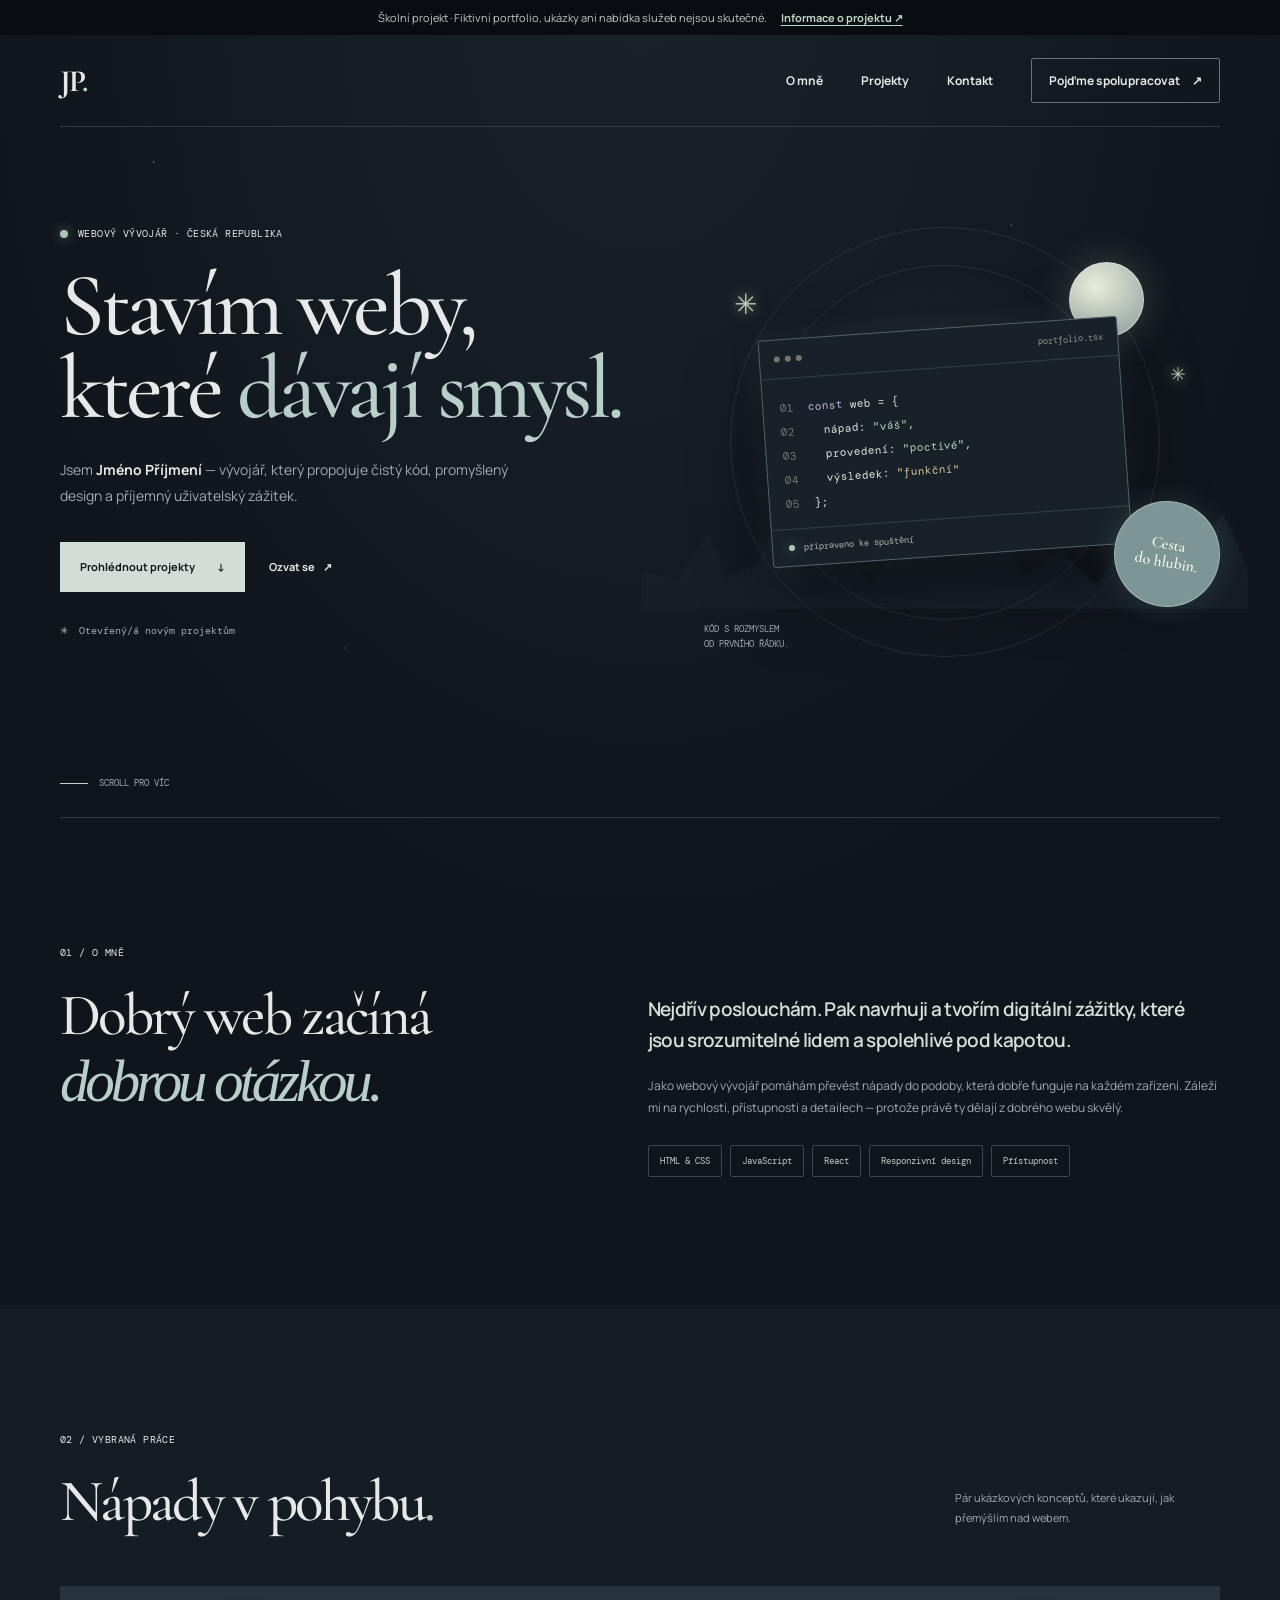
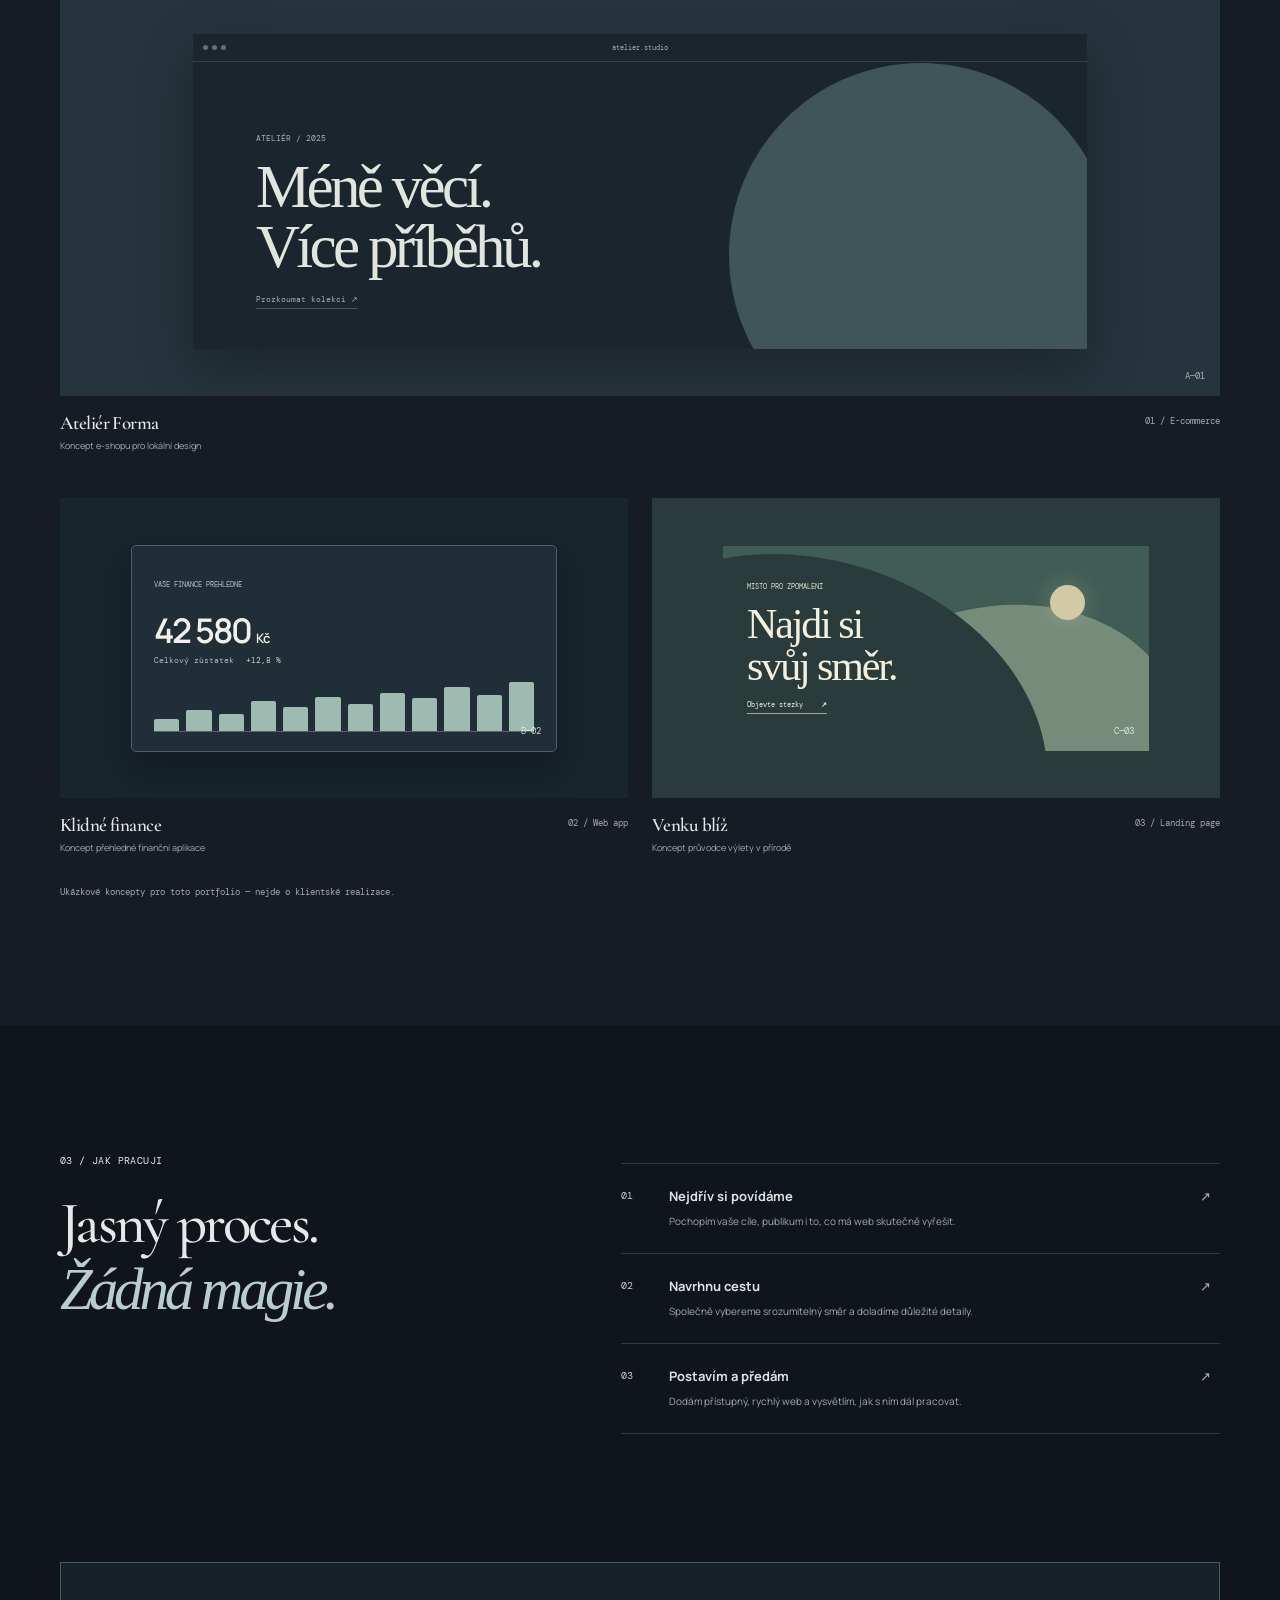
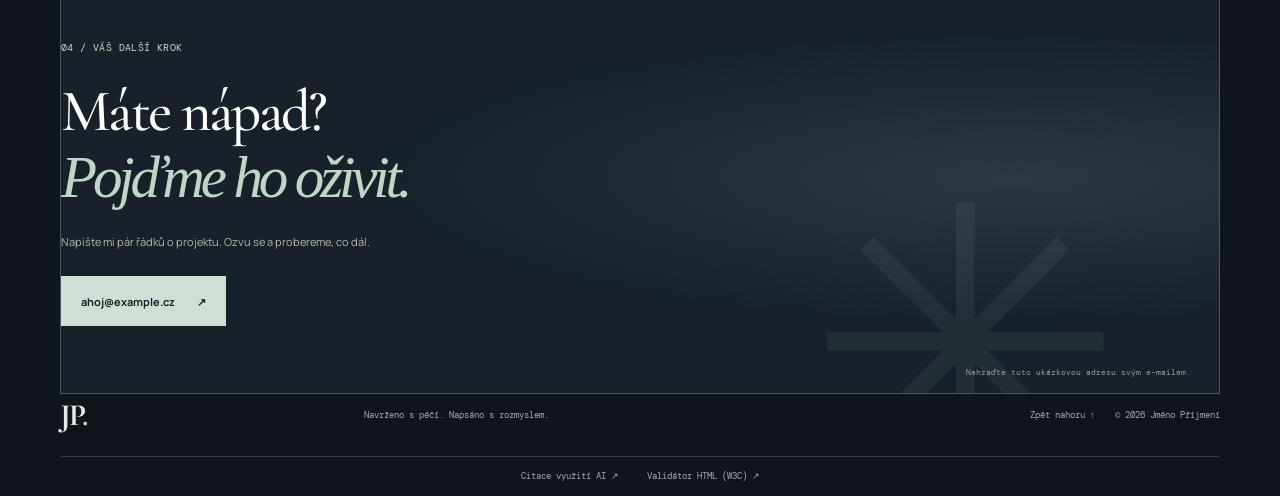
==== commit e67b506c: "Update project portfolio with dark fantasy theme Co-authored-by: Copilot <223556219+Copilot@users.no" ====
--- a/projekt-1/index.html
+++ b/projekt-1/index.html
@@ -3,7 +3,7 @@
   <head>
     <meta charset="utf-8">
     <meta name="viewport" content="width=device-width, initial-scale=1">
-    <meta name="theme-color" content="#f6f5f0">
+    <meta name="theme-color" content="#10151b">
     <meta
       name="description"
       content="Osobní portfolio webového vývojáře. Proměňuji nápady v rychlé, přístupné a promyšlené weby."
@@ -13,7 +13,7 @@
     <link rel="preconnect" href="https://fonts.googleapis.com">
     <link rel="preconnect" href="https://fonts.gstatic.com" crossorigin>
     <link
-      href="https://fonts.googleapis.com/css2?family=DM+Mono:wght@400;500&family=Manrope:wght@400;500;600;700;800&display=swap"
+      href="https://fonts.googleapis.com/css2?family=Cormorant+Garamond:wght@400;500;600;700&family=DM+Mono:wght@400;500&family=Manrope:wght@400;500;600;700;800&display=swap"
       rel="stylesheet"
     >
     <link rel="stylesheet" href="styles.css">
@@ -69,7 +69,7 @@
             </div>
             <div class="code-footer"><span class="status-dot"></span> připraveno ke spuštění</div>
           </div>
-          <span class="art-sticker">Less noise.<br>More meaning.</span>
+          <span class="art-sticker">Cesta<br>do hlubin.</span>
           <span class="art-cross cross-one">✳</span>
           <span class="art-cross cross-two">✳</span>
           <span class="art-caption">Kód s rozmyslem<br>od prvního řádku.</span>
--- a/projekt-1/styles.css
+++ b/projekt-1/styles.css
@@ -1347,3 +1347,373 @@
     transition-duration: 0.01ms !important;
   }
 }
+
+:root {
+  color-scheme: dark;
+  --paper: #10151b;
+  --ink: #e6e9e8;
+  --muted: #a0abb1;
+  --line: #303a42;
+  --lime: #bfd5c7;
+  --purple: #a5c7cc;
+  --mono: "DM Mono", monospace;
+  --sans: "Manrope", sans-serif;
+  --moonlight: #d7ded8;
+}
+
+html {
+  background: var(--paper);
+}
+
+body {
+  background:
+    radial-gradient(ellipse at 50% 0%, rgb(73 94 108 / 18%), transparent 42rem),
+    radial-gradient(1px 1px at 12% 18%, rgb(220 232 231 / 48%) 50%, transparent 100%),
+    radial-gradient(1px 1px at 79% 25%, rgb(220 232 231 / 38%) 50%, transparent 100%),
+    radial-gradient(1px 1px at 63% 61%, rgb(220 232 231 / 28%) 50%, transparent 100%),
+    radial-gradient(1px 1px at 27% 72%, rgb(220 232 231 / 30%) 50%, transparent 100%),
+    #10151b;
+  background-attachment: fixed;
+}
+
+button:focus-visible,
+a:focus-visible {
+  outline-color: var(--lime);
+}
+
+.project-notice {
+  background: #090d11;
+  color: #c0c8c9;
+}
+
+.project-notice a,
+.wordmark span,
+.accent-word,
+.process-number {
+  color: var(--lime);
+}
+
+.project-notice a:focus-visible {
+  outline-color: var(--lime);
+}
+
+.site-header {
+  border-color: var(--line);
+}
+
+.wordmark {
+  font-family: "Cormorant Garamond", Georgia, serif;
+  font-size: 31px;
+  letter-spacing: -0.06em;
+}
+
+.main-nav a:not(.nav-cta):hover,
+.footer-top:hover,
+.footer-resources a:hover {
+  color: var(--lime);
+}
+
+.nav-cta {
+  border-color: #66747a;
+}
+
+.nav-cta:hover,
+.button-dark {
+  color: #11171c;
+  background: #d3ddd7;
+}
+
+.button-dark:hover {
+  background: #e5ebe6;
+}
+
+h1,
+h2,
+.section-heading h2,
+.projects-heading h2,
+.contact h2 {
+  font-family: "Cormorant Garamond", Georgia, serif;
+  font-weight: 500;
+  letter-spacing: -0.045em;
+}
+
+.hero h1 {
+  font-size: clamp(58px, 7vw, 92px);
+  line-height: 0.93;
+}
+
+.hero .accent-word,
+.serif-accent {
+  color: #b8ceca;
+}
+
+.serif-accent {
+  font-style: italic;
+}
+
+.status-dot {
+  background: #a8c7b5;
+  box-shadow: 0 0 12px rgb(168 199 181 / 55%);
+}
+
+.hero-note span,
+.cross-two {
+  color: #b9c9ac;
+}
+
+.hero-art {
+  isolation: isolate;
+}
+
+.hero-art::before {
+  position: absolute;
+  z-index: -1;
+  width: 340px;
+  height: 340px;
+  border-radius: 50%;
+  background: radial-gradient(circle, rgb(154 191 199 / 16%), rgb(154 191 199 / 4%) 48%, transparent 72%);
+  content: "";
+}
+
+.hero-art::after {
+  position: absolute;
+  z-index: -1;
+  right: -5%;
+  bottom: 14%;
+  left: -5%;
+  height: 25%;
+  background: #182129;
+  clip-path: polygon(
+    0 100%, 0 67%, 6% 74%, 11% 32%, 14% 73%, 19% 62%,
+    23% 18%, 27% 68%, 33% 51%, 38% 78%, 43% 38%, 48% 72%,
+    53% 58%, 59% 25%, 63% 73%, 69% 49%, 75% 79%, 81% 35%,
+    85% 72%, 91% 53%, 96% 17%, 100% 65%, 100% 100%
+  );
+  opacity: 0.8;
+  content: "";
+}
+
+.art-orbit {
+  border-color: rgb(176 197 201 / 13%);
+}
+
+.art-sun {
+  border: 1px solid rgb(232 238 225 / 70%);
+  background: radial-gradient(circle at 35% 35%, #eef0dd, #aebdb5 70%);
+  box-shadow: 0 0 38px rgb(207 223 211 / 22%);
+}
+
+.art-card {
+  border-color: #53616a;
+  border-radius: 3px;
+  background: #182129;
+  box-shadow: 0 28px 74px rgb(0 0 0 / 46%), 0 0 32px rgb(141 176 184 / 10%);
+}
+
+.code-top,
+.code-footer {
+  border-color: #34414a;
+}
+
+.code-purple {
+  color: #c8b6d7;
+}
+
+.code-green {
+  color: #b8d3b9;
+}
+
+.code-yellow {
+  color: #d7c69a;
+}
+
+.art-sticker {
+  width: 106px;
+  height: 106px;
+  border: 1px solid rgb(221 231 223 / 40%);
+  background: #7b9694;
+  color: #f5f3e9;
+  box-shadow: 0 0 28px rgb(141 183 181 / 18%);
+  font-family: "Cormorant Garamond", Georgia, serif;
+  font-size: 16px;
+  font-weight: 600;
+  line-height: 1.1;
+}
+
+.art-cross {
+  color: #bdc9b4;
+  text-shadow: 0 0 14px rgb(189 201 180 / 65%);
+}
+
+.art-caption,
+.scroll-cue {
+  color: #9da9ad;
+}
+
+.scroll-cue span {
+  background: var(--lime);
+}
+
+.about {
+  border-color: var(--line);
+}
+
+.about-lead {
+  color: #d7dfdc;
+}
+
+.skills span {
+  border-color: #3b474d;
+  color: #c1ccca;
+}
+
+.projects {
+  background: #151c23;
+}
+
+.visual-studio {
+  background: #26343d;
+}
+
+.studio-window {
+  background: #1b252d;
+  box-shadow: 0 20px 50px rgb(0 0 0 / 28%);
+}
+
+.window-bar {
+  border-color: #34414a;
+}
+
+.window-bar > span {
+  background: #617178;
+}
+
+.window-bar b,
+.mock-label,
+.studio-content .mock-button,
+.visual-studio .visual-index {
+  color: #a5b1ae;
+}
+
+.mock-heading {
+  color: #e1e5dd;
+}
+
+.studio-shape {
+  background: #536f6d;
+  opacity: 0.65;
+}
+
+.visual-finance {
+  background: #18252d;
+}
+
+.finance-window {
+  border-color: #4b6167;
+  background: #202f37;
+  box-shadow: 0 17px 38px rgb(0 0 0 / 30%);
+}
+
+.finance-caption i,
+.chart-bars i {
+  color: #bfd5c7;
+}
+
+.chart-bars i {
+  background: #9dbbb1;
+}
+
+.visual-nature {
+  background: #293b3a;
+}
+
+.nature-frame {
+  background: #3f5c55;
+}
+
+.nature-frame::before {
+  background: #748c79;
+}
+
+.nature-frame::after {
+  background: #293c3b;
+}
+
+.nature-sun {
+  background: #d2c9a5;
+  box-shadow: 0 0 24px rgb(210 201 165 / 32%);
+}
+
+.project-info h3 {
+  color: #e1e5e2;
+  font-family: "Cormorant Garamond", Georgia, serif;
+  font-size: 19px;
+  font-weight: 600;
+}
+
+.process-item,
+.process-item:first-child {
+  border-color: var(--line);
+}
+
+.process-item h3 {
+  color: #dce2df;
+}
+
+.process-symbol {
+  color: #a9b8b6;
+}
+
+.contact {
+  border: 1px solid #465a60;
+  background:
+    radial-gradient(ellipse at 82% 50%, rgb(87 121 124 / 28%), transparent 48%),
+    #182129;
+}
+
+.contact .serif-accent {
+  color: #c1d5c8;
+}
+
+.button-light {
+  color: #172027;
+  background: #d1ded5;
+}
+
+.button-light:hover {
+  background: #e3ebe5;
+}
+
+.contact-decoration {
+  color: rgb(178 201 191 / 7%);
+}
+
+.site-footer > p,
+.footer-credit,
+.footer-top {
+  color: #a0abb1;
+}
+
+.footer-resources {
+  border-color: var(--line);
+}
+
+.main-nav.is-open {
+  background: #10151b;
+}
+
+@media (max-width: 760px) {
+  .hero h1 {
+    font-size: clamp(54px, 11vw, 76px);
+  }
+
+  .main-nav {
+    background: #10151b;
+  }
+}
+
+@media (max-width: 480px) {
+  .hero h1 {
+    font-size: clamp(48px, 12vw, 62px);
+  }
+}
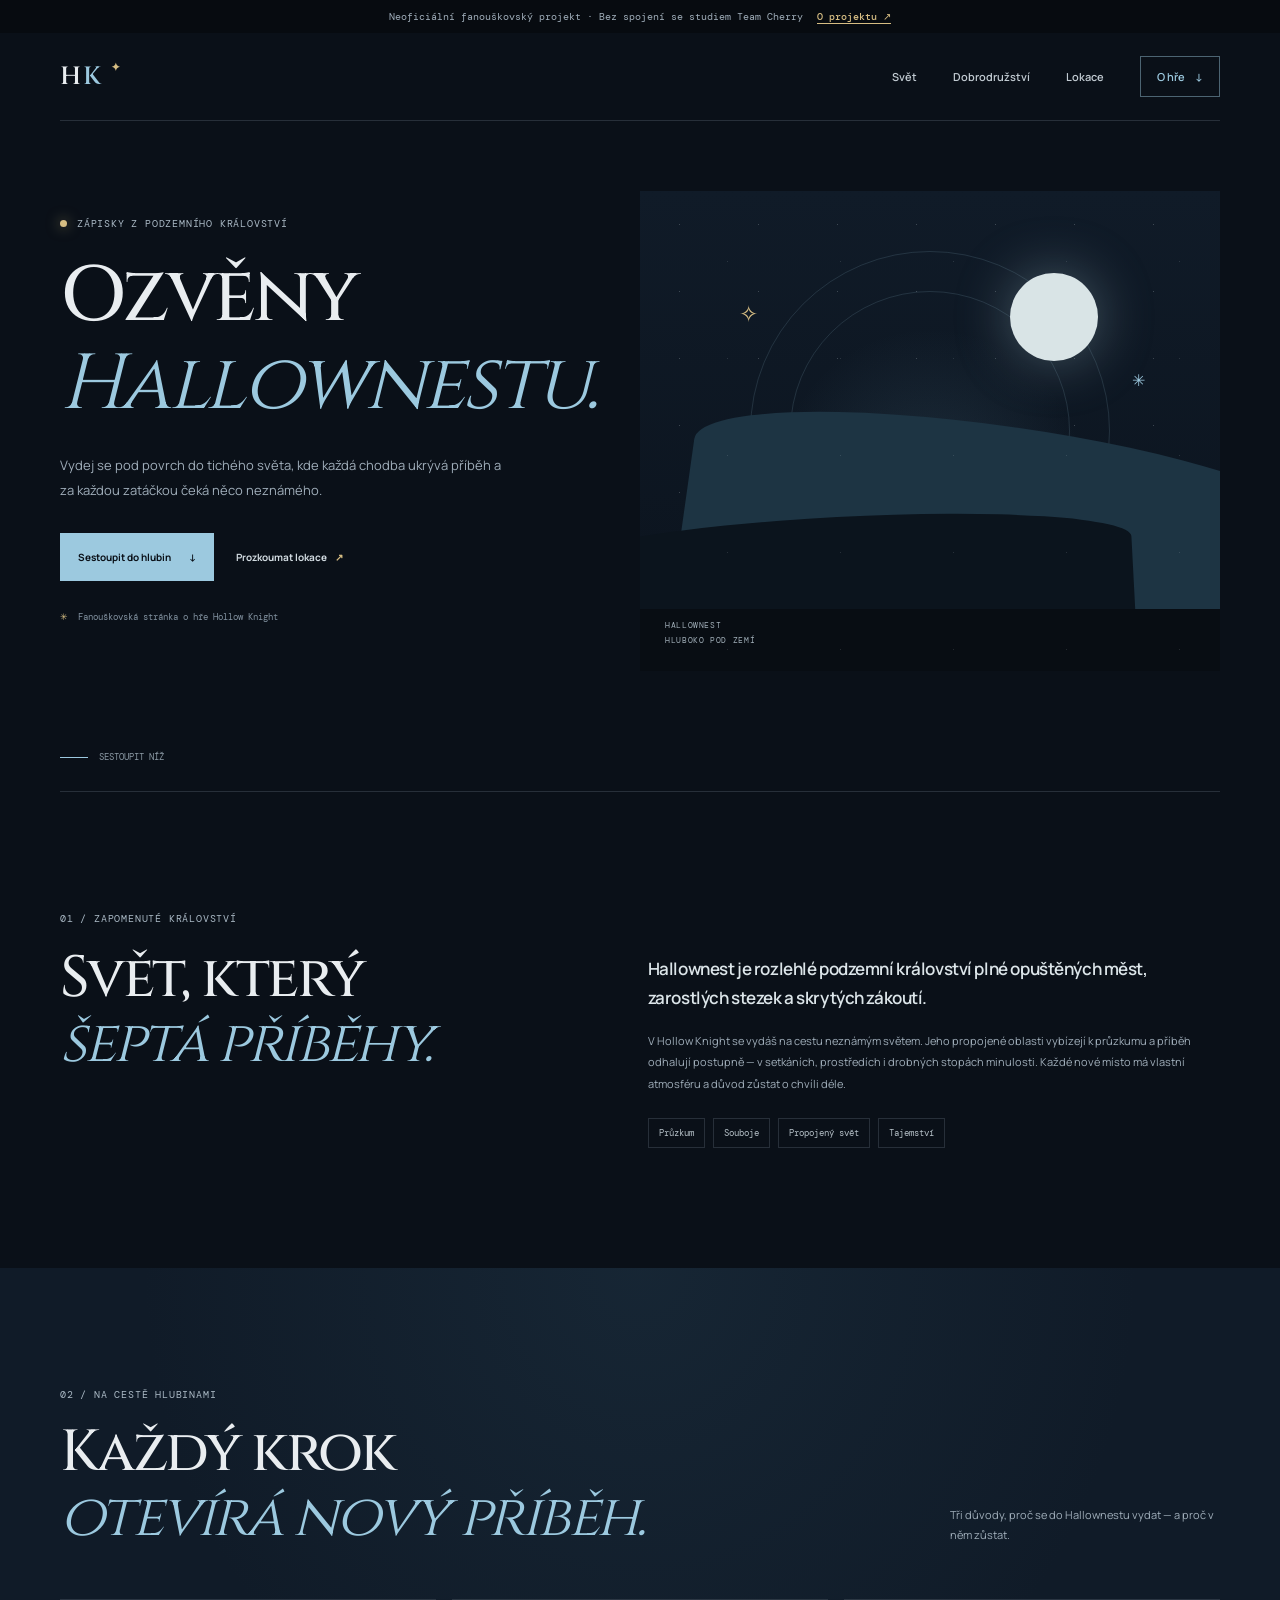
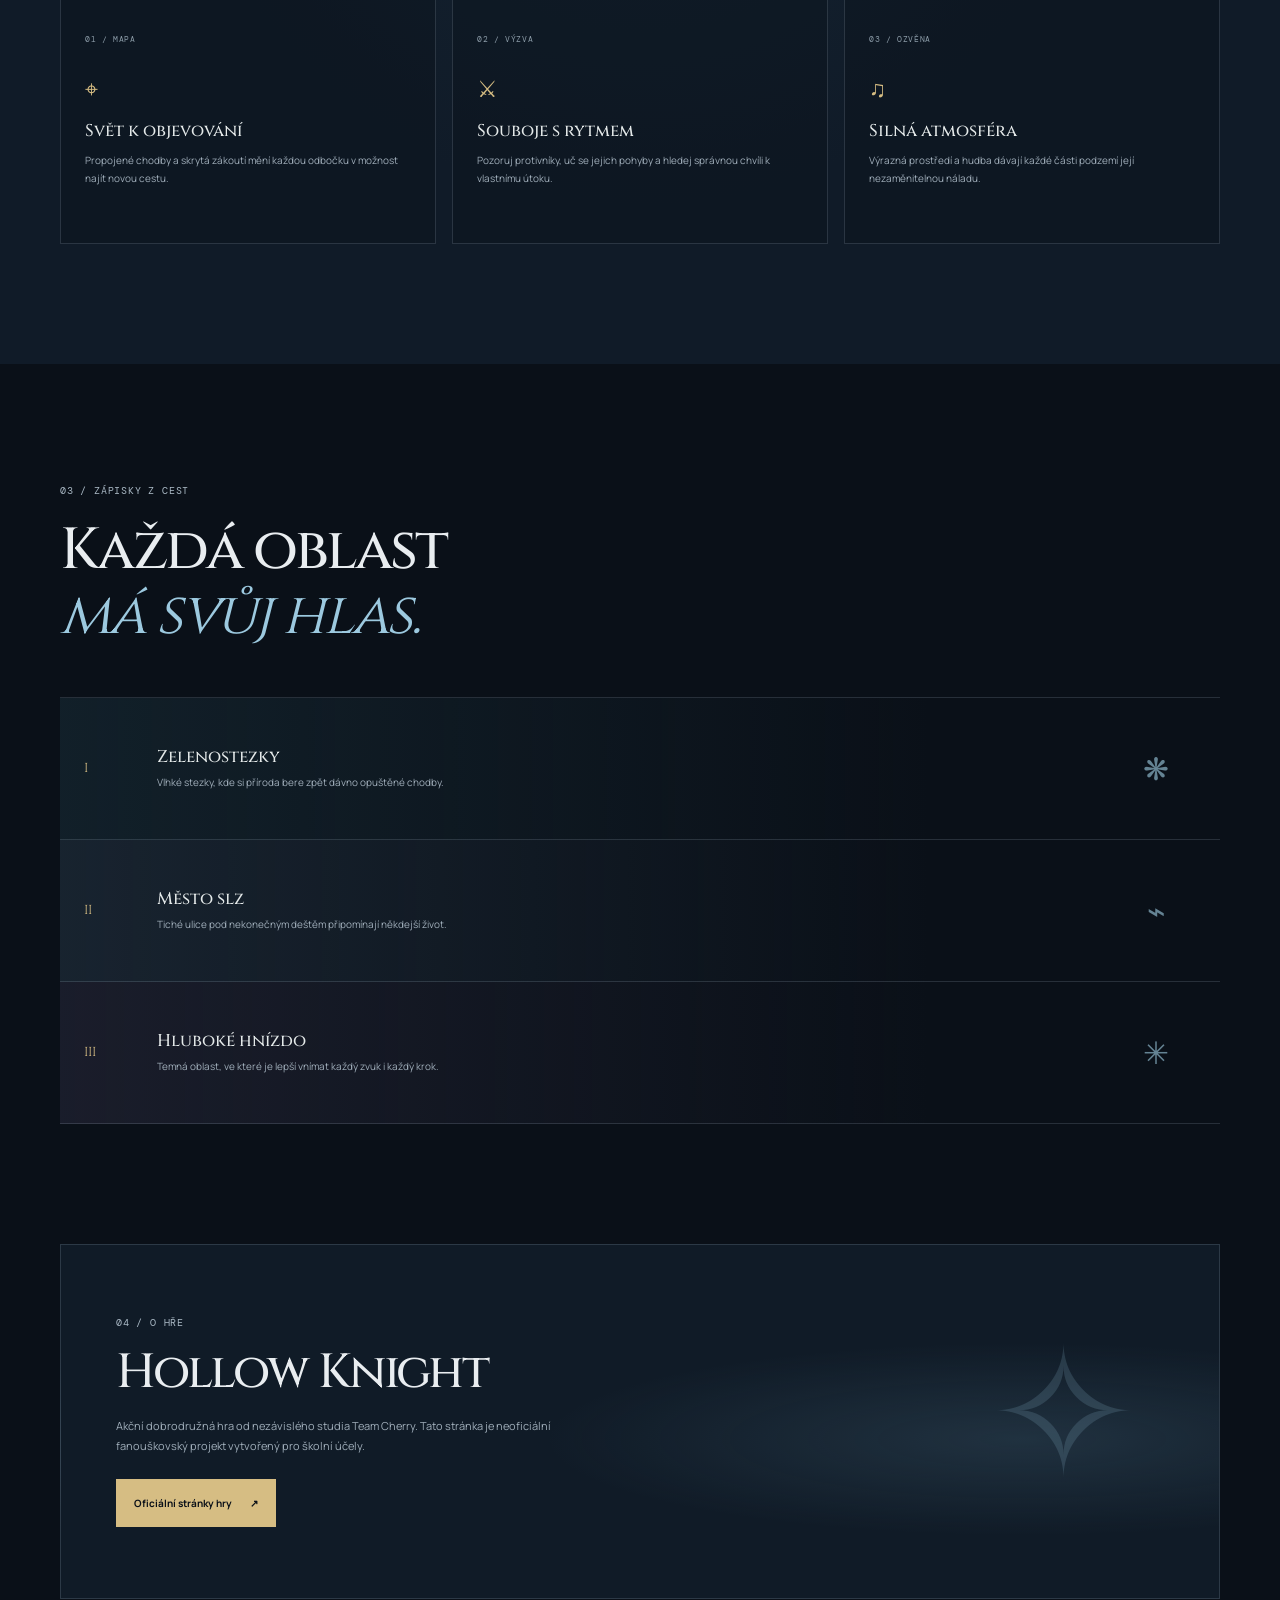
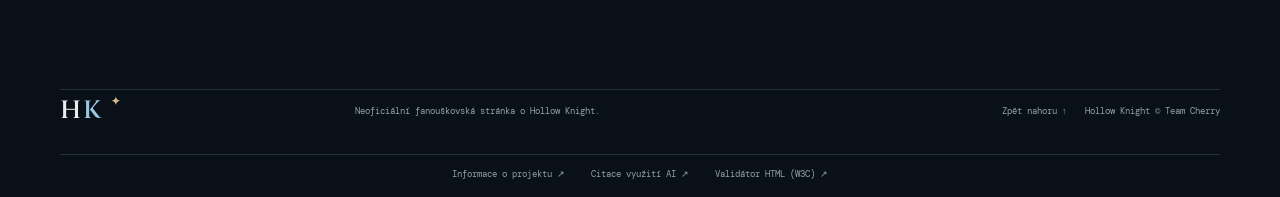
==== commit dd8bb977: "Update website and project pages Co-authored-by: Copilot <223556219+Copilot@users.noreply.github.com" ====
--- a/projekt-1/index.html
+++ b/projekt-1/index.html
@@ -3,192 +3,175 @@
   <head>
     <meta charset="utf-8">
     <meta name="viewport" content="width=device-width, initial-scale=1">
-    <meta name="theme-color" content="#10151b">
+    <meta name="theme-color" content="#0a1018">
     <meta
       name="description"
-      content="Osobní portfolio webového vývojáře. Proměňuji nápady v rychlé, přístupné a promyšlené weby."
+      content="Fanouškovská stránka o Hollow Knight a tajemném podzemním království Hallownest."
     >
-    <title>Jméno Příjmení — webový vývojář</title>
+    <title>Hollow Knight — Ozvěny Hallownestu</title>
     <link rel="icon" type="image/svg+xml" href="favicon.svg">
     <link rel="preconnect" href="https://fonts.googleapis.com">
     <link rel="preconnect" href="https://fonts.gstatic.com" crossorigin>
     <link
-      href="https://fonts.googleapis.com/css2?family=Cormorant+Garamond:wght@400;500;600;700&family=DM+Mono:wght@400;500&family=Manrope:wght@400;500;600;700;800&display=swap"
+      href="https://fonts.googleapis.com/css2?family=Cinzel:wght@400;500;600;700&family=DM+Mono:wght@400;500&family=Manrope:wght@400;500;600;700&display=swap"
       rel="stylesheet"
     >
     <link rel="stylesheet" href="styles.css">
     <script src="script.js" defer></script>
   </head>
   <body>
-    <aside class="project-notice" aria-label="Upozornění na školní projekt">
-      <span>Školní projekt · Fiktivní portfolio, ukázky ani nabídka služeb nejsou skutečné.</span>
-      <a href="informace.html">Informace o projektu <span aria-hidden="true">↗</span></a>
+    <aside class="project-notice">
+      Neoficiální fanouškovský projekt · Bez spojení se studiem Team Cherry
+      <a href="informace.html">O projektu <span aria-hidden="true">↗</span></a>
     </aside>
+
     <header class="site-header">
-      <a class="wordmark" href="#domu" aria-label="Jméno Příjmení, domů">JP<span>.</span></a>
+      <a class="wordmark" href="#domu" aria-label="Ozvěny Hallownestu, domů">
+        H<span>K</span><i aria-hidden="true">✦</i>
+      </a>
       <button class="menu-toggle" type="button" aria-expanded="false" aria-controls="main-nav">
         <span class="menu-toggle-label">Menu</span>
         <span class="menu-icon" aria-hidden="true"><span></span><span></span></span>
       </button>
       <nav class="main-nav" id="main-nav" aria-label="Hlavní navigace">
-        <a href="#o-mne">O mně</a>
-        <a href="#projekty">Projekty</a>
-        <a href="#kontakt">Kontakt</a>
-        <a class="nav-cta" href="#kontakt">Pojďme spolupracovat <span aria-hidden="true">↗</span></a>
+        <a href="#svet">Svět</a>
+        <a href="#put">Dobrodružství</a>
+        <a href="#lokace">Lokace</a>
+        <a class="nav-cta" href="#hra">O hře <span aria-hidden="true">↓</span></a>
       </nav>
     </header>
 
     <main>
       <section class="hero section-wrap" id="domu" aria-labelledby="hero-title">
         <div class="hero-copy">
-          <p class="eyebrow"><span class="status-dot"></span> Webový vývojář · Česká republika</p>
-          <h1 id="hero-title">Stavím weby,<br>které <span class="accent-word">dávají smysl.</span></h1>
+          <p class="eyebrow"><span class="status-dot"></span> Zápisky z podzemního království</p>
+          <h1 id="hero-title">Ozvěny<br><span class="serif-accent">Hallownestu.</span></h1>
           <p class="hero-intro">
-            Jsem <strong>Jméno Příjmení</strong> — vývojář, který propojuje čistý kód,
-            promyšlený design a příjemný uživatelský zážitek.
+            Vydej se pod povrch do tichého světa, kde každá chodba ukrývá
+            příběh a za každou zatáčkou čeká něco neznámého.
           </p>
           <div class="hero-actions">
-            <a class="button button-dark" href="#projekty">Prohlédnout projekty <span aria-hidden="true">↓</span></a>
-            <a class="text-link" href="#kontakt">Ozvat se <span aria-hidden="true">↗</span></a>
+            <a class="button button-dark" href="#svet">Sestoupit do hlubin <span aria-hidden="true">↓</span></a>
+            <a class="text-link" href="#lokace">Prozkoumat lokace <span aria-hidden="true">↗</span></a>
           </div>
-          <p class="hero-note"><span aria-hidden="true">✳</span> Otevřený/á novým projektům</p>
+          <p class="hero-note"><span aria-hidden="true">✳</span> Fanouškovská stránka o hře Hollow Knight</p>
         </div>
 
-        <div class="hero-art" aria-hidden="true">
-          <div class="art-orbit orbit-one"></div>
-          <div class="art-orbit orbit-two"></div>
-          <div class="art-sun"></div>
-          <div class="art-card">
-            <div class="code-top"><span></span><span></span><span></span><i>portfolio.tsx</i></div>
-            <div class="code-lines">
-              <p><span class="code-muted">01</span> <span class="code-purple">const</span> web = {</p>
-              <p><span class="code-muted">02</span> &nbsp; nápad: <span class="code-green">"váš"</span>,</p>
-              <p><span class="code-muted">03</span> &nbsp; provedení: <span class="code-green">"poctivé"</span>,</p>
-              <p><span class="code-muted">04</span> &nbsp; výsledek: <span class="code-yellow">"funkční"</span></p>
-              <p><span class="code-muted">05</span> };</p>
-            </div>
-            <div class="code-footer"><span class="status-dot"></span> připraveno ke spuštění</div>
-          </div>
-          <span class="art-sticker">Cesta<br>do hlubin.</span>
-          <span class="art-cross cross-one">✳</span>
-          <span class="art-cross cross-two">✳</span>
-          <span class="art-caption">Kód s rozmyslem<br>od prvního řádku.</span>
+        <div class="hero-art" role="img" aria-label="Abstraktní ilustrace měsíce nad mlhavou podzemní krajinou">
+          <div class="art-halo halo-one"></div>
+          <div class="art-halo halo-two"></div>
+          <div class="art-moon"></div>
+          <div class="cave-ridge ridge-back"></div>
+          <div class="cave-ridge ridge-front"></div>
+          <div class="cave-floor"></div>
+          <span class="art-rune rune-one" aria-hidden="true">✧</span>
+          <span class="art-rune rune-two" aria-hidden="true">✳</span>
+          <span class="art-caption">HALLOWNEST<br>hluboko pod zemí</span>
         </div>
-        <a class="scroll-cue" href="#o-mne" aria-label="Přejít na sekci O mně"><span></span> Scroll pro víc</a>
+        <a class="scroll-cue" href="#svet" aria-label="Přejít na sekci o světě"><span></span> Sestoupit níž</a>
       </section>
 
-      <section class="about section-wrap section-space" id="o-mne" aria-labelledby="about-title">
+      <section class="about section-wrap section-space" id="svet" aria-labelledby="world-title">
         <div class="section-heading">
-          <p class="eyebrow">01 / O mně</p>
-          <h2 id="about-title">Dobrý web začíná<br><span class="serif-accent">dobrou otázkou.</span></h2>
+          <p class="eyebrow">01 / Zapomenuté království</p>
+          <h2 id="world-title">Svět, který<br><span class="serif-accent">šeptá příběhy.</span></h2>
         </div>
         <div class="about-content">
           <p class="about-lead">
-            Nejdřív poslouchám. Pak navrhuji a tvořím digitální zážitky,
-            které jsou srozumitelné lidem a spolehlivé pod kapotou.
+            Hallownest je rozlehlé podzemní království plné opuštěných měst,
+            zarostlých stezek a skrytých zákoutí.
           </p>
           <p class="about-text">
-            Jako webový vývojář pomáhám převést nápady do podoby, která dobře funguje
-            na každém zařízení. Záleží mi na rychlosti, přístupnosti a detailech —
-            protože právě ty dělají z dobrého webu skvělý.
+            V Hollow Knight se vydáš na cestu neznámým světem. Jeho propojené
+            oblasti vybízejí k průzkumu a příběh odhalují postupně — v setkáních,
+            prostředích i drobných stopách minulosti. Každé nové místo má
+            vlastní atmosféru a důvod zůstat o chvíli déle.
           </p>
-          <div class="skills" aria-label="Technologie a dovednosti">
-            <span>HTML &amp; CSS</span><span>JavaScript</span><span>React</span><span>Responzivní design</span><span>Přístupnost</span>
+          <div class="skills" aria-label="Prvky hry">
+            <span>Průzkum</span><span>Souboje</span><span>Propojený svět</span><span>Tajemství</span>
           </div>
         </div>
       </section>
 
-      <section class="projects section-space" id="projekty" aria-labelledby="projects-title">
+      <section class="journey section-space" id="put" aria-labelledby="journey-title">
         <div class="section-wrap">
           <div class="projects-heading">
             <div class="section-heading">
-              <p class="eyebrow">02 / Vybraná práce</p>
-              <h2 id="projects-title">Nápady v pohybu<span class="accent-word">.</span></h2>
+              <p class="eyebrow">02 / Na cestě hlubinami</p>
+              <h2 id="journey-title">Každý krok<br><span class="serif-accent">otevírá nový příběh.</span></h2>
             </div>
-            <p class="projects-intro">Pár ukázkových konceptů, které ukazují, jak přemýšlím nad webem.</p>
+            <p class="projects-intro">Tři důvody, proč se do Hallownestu vydat — a proč v něm zůstat.</p>
           </div>
-          <div class="project-grid">
-            <article class="project-card project-card-large">
-              <div class="project-visual visual-studio" aria-hidden="true">
-                <div class="studio-window">
-                  <div class="window-bar"><span></span><span></span><span></span><b>atelier.studio</b></div>
-                  <div class="studio-content">
-                    <span class="mock-label">ATELIÉR / 2025</span>
-                    <span class="mock-heading">Méně věcí.<br>Více příběhů.</span>
-                    <span class="mock-button">Prozkoumat kolekci ↗</span>
-                  </div>
-                  <div class="studio-shape"></div>
-                </div>
-                <span class="visual-index">A—01</span>
-              </div>
-              <div class="project-info">
-                <div><h3>Ateliér Forma</h3><p>Koncept e-shopu pro lokální design</p></div>
-                <span class="project-type">01 / E-commerce</span>
-              </div>
+          <div class="feature-grid">
+            <article class="feature-card">
+              <span class="feature-number">01 / MAPA</span>
+              <span class="feature-icon" aria-hidden="true">⌖</span>
+              <h3>Svět k objevování</h3>
+              <p>Propojené chodby a skrytá zákoutí mění každou odbočku v možnost najít novou cestu.</p>
             </article>
-            <article class="project-card">
-              <div class="project-visual visual-finance" aria-hidden="true">
-                <div class="finance-window">
-                  <span class="mock-label">VAŠE FINANCE PŘEHLEDNĚ</span>
-                  <span class="finance-balance">42 580 <small>Kč</small></span>
-                  <span class="finance-caption">Celkový zůstatek <i>+12,8 %</i></span>
-                  <div class="chart-bars"><i></i><i></i><i></i><i></i><i></i><i></i><i></i><i></i><i></i><i></i><i></i><i></i></div>
-                  <span class="visual-index">B—02</span>
-                </div>
-              </div>
-              <div class="project-info">
-                <div><h3>Klidné finance</h3><p>Koncept přehledné finanční aplikace</p></div>
-                <span class="project-type">02 / Web app</span>
-              </div>
+            <article class="feature-card">
+              <span class="feature-number">02 / VÝZVA</span>
+              <span class="feature-icon" aria-hidden="true">⚔</span>
+              <h3>Souboje s rytmem</h3>
+              <p>Pozoruj protivníky, uč se jejich pohyby a hledej správnou chvíli k vlastnímu útoku.</p>
             </article>
-            <article class="project-card">
-              <div class="project-visual visual-nature" aria-hidden="true">
-                <div class="nature-frame">
-                  <span class="nature-overline">MÍSTO PRO ZPOMALENÍ</span>
-                  <span class="nature-title">Najdi si<br>svůj směr.</span>
-                  <span class="nature-action">Objevte stezky <b>↗</b></span>
-                  <span class="nature-sun"></span>
-                  <span class="visual-index">C—03</span>
-                </div>
-              </div>
-              <div class="project-info">
-                <div><h3>Venku blíž</h3><p>Koncept průvodce výlety v přírodě</p></div>
-                <span class="project-type">03 / Landing page</span>
-              </div>
+            <article class="feature-card">
+              <span class="feature-number">03 / OZVĚNA</span>
+              <span class="feature-icon" aria-hidden="true">♫</span>
+              <h3>Silná atmosféra</h3>
+              <p>Výrazná prostředí a hudba dávají každé části podzemí její nezaměnitelnou náladu.</p>
             </article>
           </div>
-          <p class="projects-disclaimer">Ukázkové koncepty pro toto portfolio — nejde o klientské realizace.</p>
         </div>
       </section>
 
-      <section class="process section-wrap section-space" aria-labelledby="process-title">
+      <section class="locations section-wrap section-space" id="lokace" aria-labelledby="locations-title">
         <div class="section-heading">
-          <p class="eyebrow">03 / Jak pracuji</p>
-          <h2 id="process-title">Jasný proces.<br><span class="serif-accent">Žádná magie.</span></h2>
+          <p class="eyebrow">03 / Zápisky z cest</p>
+          <h2 id="locations-title">Každá oblast<br><span class="serif-accent">má svůj hlas.</span></h2>
         </div>
-        <div class="process-list">
-          <article class="process-item"><span class="process-number">01</span><div><h3>Nejdřív si povídáme</h3><p>Pochopím vaše cíle, publikum i to, co má web skutečně vyřešit.</p></div><span class="process-symbol">↗</span></article>
-          <article class="process-item"><span class="process-number">02</span><div><h3>Navrhnu cestu</h3><p>Společně vybereme srozumitelný směr a doladíme důležité detaily.</p></div><span class="process-symbol">↗</span></article>
-          <article class="process-item"><span class="process-number">03</span><div><h3>Postavím a předám</h3><p>Dodám přístupný, rychlý web a vysvětlím, jak s ním dál pracovat.</p></div><span class="process-symbol">↗</span></article>
+        <div class="location-list">
+          <article class="location-card location-green">
+            <span class="location-number">I</span>
+            <div><h3>Zelenostezky</h3><p>Vlhké stezky, kde si příroda bere zpět dávno opuštěné chodby.</p></div>
+            <span class="location-symbol" aria-hidden="true">❋</span>
+          </article>
+          <article class="location-card location-city">
+            <span class="location-number">II</span>
+            <div><h3>Město slz</h3><p>Tiché ulice pod nekonečným deštěm připomínají někdejší život.</p></div>
+            <span class="location-symbol" aria-hidden="true">⌁</span>
+          </article>
+          <article class="location-card location-deep">
+            <span class="location-number">III</span>
+            <div><h3>Hluboké hnízdo</h3><p>Temná oblast, ve které je lepší vnímat každý zvuk i každý krok.</p></div>
+            <span class="location-symbol" aria-hidden="true">✳</span>
+          </article>
         </div>
       </section>
 
-      <section class="contact section-wrap" id="kontakt" aria-labelledby="contact-title">
-        <p class="eyebrow">04 / Váš další krok</p>
-        <h2 id="contact-title">Máte nápad?<br><span class="serif-accent">Pojďme ho oživit.</span></h2>
-        <p class="contact-copy">Napište mi pár řádků o projektu. Ozvu se a probereme, co dál.</p>
-        <a class="button button-light" href="mailto:ahoj@example.cz">ahoj@example.cz <span aria-hidden="true">↗</span></a>
-        <div class="contact-decoration" aria-hidden="true">✳</div>
-        <p class="contact-note">Nahraďte tuto ukázkovou adresu svým e-mailem.</p>
+      <section class="game-info section-wrap" id="hra" aria-labelledby="game-title">
+        <div>
+          <p class="eyebrow">04 / O hře</p>
+          <h2 id="game-title">Hollow Knight</h2>
+          <p class="contact-copy">
+            Akční dobrodružná hra od nezávislého studia Team Cherry.
+            Tato stránka je neoficiální fanouškovský projekt vytvořený pro školní účely.
+          </p>
+          <a class="button button-light" href="https://hollowknight.com/" target="_blank" rel="noopener noreferrer">
+            Oficiální stránky hry <span aria-hidden="true">↗</span>
+          </a>
+        </div>
+        <span class="game-mark" aria-hidden="true">✧</span>
       </section>
     </main>
 
     <footer class="site-footer">
-      <a class="wordmark" href="#domu" aria-label="Jméno Příjmení, nahoru">JP<span>.</span></a>
-      <p>Navrženo s péčí. Napsáno s rozmyslem.</p>
+      <a class="wordmark" href="#domu" aria-label="Ozvěny Hallownestu, nahoru">H<span>K</span><i aria-hidden="true">✦</i></a>
+      <p>Neoficiální fanouškovská stránka o Hollow Knight.</p>
       <a class="footer-top" href="#domu">Zpět nahoru ↑</a>
-      <span class="footer-credit">© 2026 Jméno Příjmení</span>
+      <span class="footer-credit">Hollow Knight © Team Cherry</span>
       <div class="footer-resources">
+        <a href="informace.html">Informace o projektu ↗</a>
         <a href="CITACE-AI.md">Citace využití AI ↗</a>
         <a href="https://validator.w3.org/nu/" target="_blank" rel="noopener noreferrer">Validátor HTML (W3C) ↗</a>
       </div>
--- a/projekt-1/styles.css
+++ b/projekt-1/styles.css
@@ -1,13 +1,16 @@
 :root {
-  color-scheme: light;
-  --paper: #f6f5f0;
-  --ink: #20211f;
-  --muted: #777870;
-  --line: #deded6;
-  --lime: #c5f36a;
-  --purple: #8773ee;
+  color-scheme: dark;
+  --night: #0a1018;
+  --deep: #101b28;
+  --panel: #152332;
+  --paper: #e9edf0;
+  --muted: #a0aeba;
+  --line: rgb(190 211 226 / 16%);
+  --blue: #9cc9df;
+  --gold: #d6bd83;
   --mono: "DM Mono", monospace;
   --sans: "Manrope", sans-serif;
+  --serif: "Cinzel", Georgia, serif;
 }
 
 * {
@@ -21,8 +24,8 @@
 
 body {
   margin: 0;
-  background: var(--paper);
-  color: var(--ink);
+  background: var(--night);
+  color: var(--paper);
   font-family: var(--sans);
   -webkit-font-smoothing: antialiased;
 }
@@ -39,7 +42,7 @@
 
 button:focus-visible,
 a:focus-visible {
-  outline: 3px solid var(--purple);
+  outline: 3px solid var(--gold);
   outline-offset: 4px;
 }
 
@@ -57,29 +60,22 @@
   flex-wrap: wrap;
   gap: 6px 14px;
   padding: 10px 24px;
-  background: var(--ink);
-  color: var(--paper);
-  font-size: 11px;
+  background: #070b10;
+  color: var(--muted);
+  font: 10px var(--mono);
   text-align: center;
 }
 
 .project-notice a {
-  color: var(--lime);
-  font-weight: 700;
+  color: var(--gold);
+  font-weight: 500;
   text-decoration: underline;
   text-underline-offset: 3px;
 }
 
-.project-notice a span {
-  text-decoration: none;
-}
-
-.project-notice a:focus-visible {
-  outline-color: var(--lime);
-}
-
 .site-header {
-  height: 92px;
+  height: 88px;
+  position: relative;
   display: flex;
   justify-content: space-between;
   align-items: center;
@@ -87,7 +83,7 @@
 }
 
 .project-disclosure {
-  min-height: calc(100vh - 194px);
+  min-height: calc(100vh - 196px);
   max-width: 760px;
   padding-block: 100px 120px;
 }
@@ -105,31 +101,45 @@
   max-width: 640px;
   margin-bottom: 18px;
   color: var(--muted);
-  font-size: 14px;
-  line-height: 1.8;
+  font-size: 12px;
+  line-height: 1.9;
 }
 
 .project-disclosure .button {
   margin-top: 14px;
 }
 
+.back-to-portfolio {
+  display: inline-block;
+  margin-left: 18px;
+}
+
 .wordmark {
-  font-size: 24px;
-  font-weight: 800;
-  letter-spacing: -2px;
-}
-
-.wordmark span,
-.accent-word {
-  color: var(--purple);
+  position: relative;
+  color: var(--paper);
+  font: 600 25px var(--serif);
+  letter-spacing: 0.08em;
+}
+
+.wordmark span {
+  color: var(--blue);
+}
+
+.wordmark i {
+  margin-left: 8px;
+  color: var(--gold);
+  font-size: 11px;
+  font-style: normal;
+  vertical-align: top;
 }
 
 .main-nav {
   display: flex;
   align-items: center;
-  gap: 38px;
-  font-size: 12px;
-  font-weight: 700;
+  gap: 36px;
+  color: #c2cbd2;
+  font-size: 11px;
+  font-weight: 600;
 }
 
 .main-nav a:not(.nav-cta),
@@ -139,23 +149,23 @@
 
 .main-nav a:not(.nav-cta):hover,
 .footer-top:hover {
-  color: var(--purple);
+  color: var(--blue);
 }
 
 .nav-cta {
-  padding: 13px 17px;
-  border: 1px solid var(--ink);
-  border-radius: 2px;
+  padding: 12px 16px;
+  border: 1px solid rgb(156 201 223 / 45%);
+  color: var(--blue);
   transition: color 160ms ease, background-color 160ms ease;
 }
 
 .nav-cta:hover {
-  color: var(--paper);
-  background: var(--ink);
+  background: var(--blue);
+  color: var(--night);
 }
 
 .nav-cta span {
-  margin-left: 10px;
+  margin-left: 8px;
 }
 
 .menu-toggle {
@@ -163,38 +173,39 @@
 }
 
 .hero {
-  min-height: 690px;
+  min-height: 670px;
   position: relative;
   display: grid;
-  grid-template-columns: 1.05fr 0.95fr;
-  align-items: center;
-  padding-top: 25px;
+  grid-template-columns: 1fr 1fr;
+  align-items: center;
+  padding-top: 35px;
   padding-bottom: 85px;
 }
 
 .hero-copy {
   position: relative;
   z-index: 1;
-  padding-bottom: 20px;
+  padding-bottom: 22px;
 }
 
 .eyebrow {
   display: flex;
   align-items: center;
   gap: 10px;
-  margin: 0 0 24px;
+  margin: 0 0 23px;
+  color: #aab9c5;
   font: 10px var(--mono);
-  letter-spacing: 0.04em;
+  letter-spacing: 0.08em;
   text-transform: uppercase;
 }
 
 .status-dot {
   display: inline-block;
-  width: 8px;
-  height: 8px;
+  width: 7px;
+  height: 7px;
   border-radius: 50%;
-  background: #82b950;
-  box-shadow: 0 0 0 3px rgb(130 185 80 / 16%);
+  background: var(--gold);
+  box-shadow: 0 0 14px rgb(214 189 131 / 65%);
 }
 
 h1,
@@ -207,39 +218,46 @@
 h1,
 h2 {
   margin-bottom: 0;
-  font-size: clamp(48px, 6.2vw, 79px);
-  font-weight: 600;
-  letter-spacing: -0.078em;
-  line-height: 1.05;
+  font-family: var(--serif);
+  font-weight: 500;
+  letter-spacing: -0.045em;
+  line-height: 1.12;
+}
+
+.hero h1 {
+  font-size: clamp(48px, 6.3vw, 78px);
+}
+
+.serif-accent {
+  color: var(--blue);
+  font-style: italic;
+  font-weight: 400;
 }
 
 .hero-intro {
   max-width: 450px;
-  margin: 26px 0 0;
+  margin: 25px 0 0;
   color: var(--muted);
-  font-size: 14px;
+  font-size: 13px;
   line-height: 1.9;
-}
-
-.hero-intro strong {
-  color: var(--ink);
 }
 
 .hero-actions {
   display: flex;
   align-items: center;
-  gap: 24px;
-  margin-top: 32px;
+  flex-wrap: wrap;
+  gap: 22px;
+  margin-top: 30px;
 }
 
 .button {
   display: inline-flex;
-  min-height: 50px;
+  min-height: 48px;
   align-items: center;
   justify-content: center;
-  gap: 22px;
-  padding: 0 20px;
-  font-size: 11px;
+  gap: 18px;
+  padding: 0 18px;
+  font-size: 10px;
   font-weight: 700;
   transition: transform 180ms ease, background-color 180ms ease;
 }
@@ -249,188 +267,152 @@
 }
 
 .button-dark {
-  color: #fff;
-  background: var(--ink);
+  background: var(--blue);
+  color: var(--night);
 }
 
 .button-dark:hover {
-  background: #393b34;
+  background: #c2e0ee;
 }
 
 .text-link {
-  font-size: 11px;
+  color: #d2dbe1;
+  font-size: 10px;
   font-weight: 700;
 }
 
 .text-link span {
   margin-left: 6px;
+  color: var(--gold);
 }
 
 .hero-note {
-  margin: 32px 0 0;
-  color: var(--muted);
-  font: 10px var(--mono);
+  margin: 30px 0 0;
+  color: #8292a0;
+  font: 9px var(--mono);
 }
 
 .hero-note span {
   padding-right: 5px;
-  color: #83a64c;
+  color: var(--gold);
 }
 
 .hero-art {
-  height: 465px;
+  height: 480px;
   position: relative;
   display: grid;
   place-items: center;
-}
-
-.art-orbit {
+  overflow: hidden;
+  background:
+    radial-gradient(ellipse at 50% 62%, rgb(97 142 166 / 19%), transparent 38%),
+    linear-gradient(180deg, #101b28 0%, #0b131d 100%);
+}
+
+.hero-art::before,
+.hero-art::after {
   position: absolute;
-  width: 355px;
-  height: 355px;
-  border: 1px solid #e2e0d6;
+  inset: 0;
+  background-image: radial-gradient(circle, rgb(221 232 237 / 75%) 0.7px, transparent 1px);
+  background-size: 79px 67px;
+  content: "";
+  opacity: 0.3;
+}
+
+.hero-art::after {
+  background-size: 113px 97px;
+  background-position: 31px 22px;
+  opacity: 0.18;
+}
+
+.art-halo {
+  position: absolute;
+  width: 280px;
+  height: 280px;
+  border: 1px solid rgb(156 201 223 / 15%);
   border-radius: 50%;
 }
 
-.orbit-two {
-  width: 430px;
-  height: 430px;
-}
-
-.art-sun {
+.halo-two {
+  width: 360px;
+  height: 360px;
+}
+
+.art-moon {
   position: absolute;
-  top: 52px;
-  right: 76px;
-  width: 75px;
-  height: 75px;
+  top: 82px;
+  right: 21%;
+  width: 88px;
+  height: 88px;
   border-radius: 50%;
-  background: var(--lime);
-}
-
-.art-card {
-  position: relative;
-  z-index: 1;
-  width: min(360px, 90%);
-  overflow: hidden;
-  border: 1px solid #33362f;
-  border-radius: 8px;
-  background: #252721;
-  box-shadow: 0 26px 64px rgb(45 46 37 / 16%);
-  transform: rotate(-4deg);
-}
-
-.code-top {
-  height: 39px;
-  display: flex;
-  align-items: center;
-  gap: 5px;
-  padding-inline: 14px;
-  border-bottom: 1px solid #3b3d37;
-}
-
-.code-top > span {
-  width: 6px;
-  height: 6px;
-  border-radius: 50%;
-  background: #73766a;
-}
-
-.code-top i {
-  margin-left: auto;
-  color: #92958a;
-  font: 9px var(--mono);
-  font-style: normal;
-}
-
-.code-lines {
-  padding: 22px 16px 18px;
-}
-
-.code-lines p {
-  margin-bottom: 10px;
-  color: #e4e5de;
-  font: 11px var(--mono);
-}
-
-.code-lines p:last-child {
-  margin-bottom: 0;
-}
-
-.code-muted {
-  padding-right: 8px;
-  color: #75796d;
-}
-
-.code-purple {
-  color: #bd9cf3;
-}
-
-.code-green {
-  color: #bee784;
-}
-
-.code-yellow {
-  color: #f1d18b;
-}
-
-.code-footer {
-  display: flex;
-  align-items: center;
-  gap: 9px;
-  padding: 12px 16px;
-  border-top: 1px solid #3b3d37;
-  color: #b4b6ab;
-  font: 9px var(--mono);
-}
-
-.code-footer .status-dot {
-  width: 6px;
-  height: 6px;
-}
-
-.art-sticker {
+  background: #d9e4e6;
+  box-shadow: 0 0 55px rgb(176 210 223 / 35%);
+}
+
+.cave-ridge {
+  position: absolute;
+  right: -8%;
+  bottom: 20%;
+  left: -8%;
+  height: 34%;
+  border-radius: 50% 50% 0 0 / 30% 30% 0 0;
+  background: #172938;
+  transform: rotate(-6deg);
+}
+
+.ridge-back {
+  right: -16%;
+  bottom: 12%;
+  left: 8%;
+  height: 39%;
+  background: #1d3443;
+  transform: rotate(8deg);
+}
+
+.ridge-front {
+  right: 15%;
+  bottom: 8%;
+  left: -16%;
+  height: 24%;
+  background: #0b141d;
+  transform: rotate(-3deg);
+}
+
+.cave-floor {
   position: absolute;
   right: 0;
-  bottom: 68px;
-  z-index: 2;
-  display: grid;
-  width: 100px;
-  height: 100px;
-  place-content: center;
-  border-radius: 50%;
-  background: var(--purple);
-  color: white;
-  font-size: 11px;
-  font-weight: 700;
-  line-height: 1.55;
-  text-align: center;
-  transform: rotate(10deg);
-}
-
-.art-cross {
+  bottom: 0;
+  left: 0;
+  height: 13%;
+  background: #080d13;
+}
+
+.art-rune {
   position: absolute;
-  color: var(--purple);
-  font-size: 28px;
-}
-
-.cross-one {
-  top: 74px;
-  left: 65px;
-}
-
-.cross-two {
-  right: 34px;
-  top: 151px;
-  color: #8ba653;
-  font-size: 19px;
+  z-index: 1;
+  color: var(--gold);
+  font-size: 23px;
+}
+
+.rune-one {
+  top: 22%;
+  left: 17%;
+}
+
+.rune-two {
+  top: 37%;
+  right: 13%;
+  color: var(--blue);
+  font-size: 16px;
 }
 
 .art-caption {
   position: absolute;
-  bottom: 22px;
-  left: 35px;
-  color: var(--muted);
-  font: 9px/1.7 var(--mono);
+  z-index: 1;
+  bottom: 24px;
+  left: 25px;
+  color: #a2b0ba;
+  font: 8px/1.8 var(--mono);
+  letter-spacing: 0.08em;
   text-transform: uppercase;
 }
 
@@ -441,7 +423,7 @@
   display: flex;
   align-items: center;
   gap: 11px;
-  color: var(--muted);
+  color: #8c9aa5;
   font: 9px var(--mono);
   text-transform: uppercase;
 }
@@ -449,12 +431,12 @@
 .scroll-cue span {
   width: 28px;
   height: 1px;
-  background: var(--ink);
+  background: var(--blue);
 }
 
 .section-space {
-  padding-top: 128px;
-  padding-bottom: 128px;
+  padding-top: 120px;
+  padding-bottom: 120px;
 }
 
 .about {
@@ -465,41 +447,33 @@
 }
 
 .section-heading .eyebrow {
-  margin-bottom: 23px;
+  margin-bottom: 22px;
 }
 
 .section-heading h2,
 .projects-heading h2,
-.contact h2 {
-  font-size: clamp(39px, 5vw, 59px);
-  line-height: 1.12;
-}
-
-.serif-accent {
-  color: #8a7b67;
-  font-family: Georgia, "Times New Roman", serif;
-  font-weight: 400;
-  font-style: italic;
-  letter-spacing: -0.07em;
+.game-info h2 {
+  font-size: clamp(38px, 4.9vw, 58px);
 }
 
 .about-content {
-  padding-top: 48px;
+  padding-top: 43px;
 }
 
 .about-lead {
-  margin-bottom: 18px;
-  font-size: 19px;
+  margin-bottom: 17px;
+  color: #dce5e9;
+  font-size: 17px;
   font-weight: 600;
-  letter-spacing: -0.035em;
-  line-height: 1.65;
+  letter-spacing: -0.025em;
+  line-height: 1.7;
 }
 
 .about-text {
-  margin-bottom: 25px;
+  margin-bottom: 24px;
   color: var(--muted);
-  font-size: 12px;
-  line-height: 1.9;
+  font-size: 11px;
+  line-height: 1.95;
 }
 
 .skills {
@@ -509,466 +483,182 @@
 }
 
 .skills span {
-  padding: 9px 11px;
+  padding: 8px 10px;
   border: 1px solid var(--line);
-  border-radius: 2px;
-  color: #585a52;
+  color: #b6c1c8;
   font: 9px var(--mono);
 }
 
-.projects {
-  background: #eae9e1;
+.journey {
+  background:
+    radial-gradient(ellipse at 50% 0%, rgb(39 66 84 / 28%), transparent 55%),
+    var(--deep);
 }
 
 .projects-heading {
   display: flex;
   justify-content: space-between;
   align-items: end;
-  gap: 40px;
-  margin-bottom: 52px;
+  gap: 38px;
+  margin-bottom: 48px;
 }
 
 .projects-heading .eyebrow {
-  margin-bottom: 22px;
+  margin-bottom: 20px;
 }
 
 .projects-intro {
-  max-width: 265px;
-  margin-bottom: 7px;
+  max-width: 270px;
+  margin-bottom: 6px;
   color: var(--muted);
   font-size: 11px;
   line-height: 1.8;
 }
 
-.project-grid {
+.feature-grid {
   display: grid;
-  grid-template-columns: 1fr 1fr;
-  gap: 46px 24px;
-}
-
-.project-card-large {
-  grid-column: 1 / -1;
-}
-
-.project-visual {
-  min-height: 300px;
+  grid-template-columns: repeat(3, 1fr);
+  gap: 16px;
+}
+
+.feature-card {
+  min-height: 245px;
   position: relative;
-  display: grid;
-  place-items: center;
-  overflow: hidden;
-}
-
-.project-card-large .project-visual {
-  min-height: 410px;
-}
-
-.visual-studio {
-  background: #c6c2b1;
-}
-
-.studio-window {
-  width: 77%;
-  height: 77%;
-  position: relative;
-  overflow: hidden;
-  background: #f2efe4;
-  box-shadow: 0 20px 40px rgb(31 30 25 / 12%);
-}
-
-.window-bar {
-  height: 28px;
-  position: relative;
-  display: flex;
-  align-items: center;
-  gap: 4px;
-  padding-inline: 10px;
-  border-bottom: 1px solid #e2dfd4;
-}
-
-.window-bar > span {
-  width: 5px;
-  height: 5px;
-  border-radius: 50%;
-  background: #c6c2b1;
-}
-
-.window-bar b {
-  position: absolute;
-  left: 0;
-  right: 0;
-  color: #7b796e;
-  font: 7px var(--mono);
-  font-weight: 400;
-  text-align: center;
-}
-
-.studio-content {
-  position: relative;
-  z-index: 1;
-  display: flex;
-  flex-direction: column;
-  align-items: flex-start;
-  padding: 8% 7%;
-}
-
-.mock-label {
-  color: #8a8377;
+  padding: 25px 24px;
+  border: 1px solid var(--line);
+  background: rgb(8 16 24 / 38%);
+}
+
+.feature-number {
+  color: #8d9da9;
   font: 8px var(--mono);
-}
-
-.mock-heading {
-  margin-top: 14px;
-  color: #413a32;
-  font-family: Georgia, "Times New Roman", serif;
-  font-size: clamp(28px, 5vw, 61px);
-  letter-spacing: -0.06em;
-  line-height: 0.98;
-}
-
-.mock-button {
-  margin-top: 17px;
-  padding-bottom: 4px;
-  border-bottom: 1px solid #595247;
-  color: #514a40;
-  font: 8px var(--mono);
-}
-
-.studio-shape {
-  position: absolute;
-  right: -3%;
-  bottom: -31%;
-  width: 43%;
-  aspect-ratio: 1;
-  border-radius: 50%;
-  background: #d3b7a2;
-}
-
-.visual-index {
-  position: absolute;
-  right: 15px;
-  bottom: 14px;
-  color: rgb(255 255 255 / 75%);
-  font: 9px var(--mono);
-}
-
-.visual-studio .visual-index {
-  color: #7b796e;
-}
-
-.visual-finance {
-  background: #232c35;
-}
-
-.finance-window {
-  width: 75%;
-  min-height: 205px;
-  position: relative;
-  padding: 24px 22px 19px;
-  border: 1px solid #49515a;
-  border-radius: 5px;
-  background: #2e3943;
-  box-shadow: 0 17px 32px rgb(0 0 0 / 17%);
-}
-
-.finance-window .mock-label {
-  color: #aebbc1;
-  font-size: 7px;
-}
-
-.finance-balance {
+  letter-spacing: 0.08em;
+}
+
+.feature-icon {
   display: block;
-  margin-top: 15px;
-  color: #f2f1e9;
-  font-size: clamp(23px, 3.5vw, 34px);
-  font-weight: 600;
-  letter-spacing: -0.06em;
-}
-
-.finance-balance small {
-  font-size: 13px;
-  letter-spacing: 0;
-}
-
-.finance-caption {
-  display: block;
-  margin-top: 2px;
-  color: #aebbc1;
-  font: 8px var(--mono);
-}
-
-.finance-caption i {
-  margin-left: 7px;
-  color: #b9e289;
-  font-style: normal;
-}
-
-.chart-bars {
-  height: 50px;
-  display: flex;
-  align-items: end;
-  gap: 7px;
-  margin-top: 17px;
-  border-bottom: 1px solid #56636a;
-}
-
-.chart-bars i {
-  flex: 1;
-  border-radius: 2px 2px 0 0;
-  background: #a9d780;
-}
-
-.chart-bars i:nth-child(1) { height: 25%; }
-.chart-bars i:nth-child(2) { height: 43%; }
-.chart-bars i:nth-child(3) { height: 35%; }
-.chart-bars i:nth-child(4) { height: 61%; }
-.chart-bars i:nth-child(5) { height: 48%; }
-.chart-bars i:nth-child(6) { height: 70%; }
-.chart-bars i:nth-child(7) { height: 55%; }
-.chart-bars i:nth-child(8) { height: 77%; }
-.chart-bars i:nth-child(9) { height: 67%; }
-.chart-bars i:nth-child(10) { height: 90%; }
-.chart-bars i:nth-child(11) { height: 73%; }
-.chart-bars i:nth-child(12) { height: 100%; }
-
-.visual-nature {
-  background: #d9d5c8;
-}
-
-.nature-frame {
-  width: 75%;
-  min-height: 205px;
-  position: relative;
-  display: flex;
-  flex-direction: column;
-  justify-content: center;
-  overflow: hidden;
-  padding: 24px;
-  background: #687761;
-}
-
-.nature-frame::before,
-.nature-frame::after {
-  position: absolute;
-  right: -8%;
-  bottom: -74%;
-  width: 90%;
-  aspect-ratio: 1.3;
-  border-radius: 50%;
-  background: #aab18e;
-  content: "";
-  transform: rotate(-15deg);
-}
-
-.nature-frame::after {
-  right: 23%;
-  bottom: -90%;
-  width: 115%;
-  background: #4a594d;
-  transform: rotate(16deg);
-}
-
-.nature-overline,
-.nature-title,
-.nature-action {
-  position: relative;
-  z-index: 1;
-}
-
-.nature-overline {
-  color: #d8dfc5;
-  font: 7px var(--mono);
-}
-
-.nature-title {
-  margin-top: 12px;
-  color: #f4f0df;
-  font-family: Georgia, "Times New Roman", serif;
-  font-size: clamp(28px, 4vw, 42px);
-  letter-spacing: -0.05em;
-  line-height: 1;
-}
-
-.nature-action {
-  display: flex;
-  width: fit-content;
-  align-items: center;
-  gap: 18px;
-  margin-top: 13px;
-  padding-bottom: 4px;
-  border-bottom: 1px solid rgb(244 240 223 / 60%);
-  color: #f4f0df;
-  font: 7px var(--mono);
-}
-
-.nature-sun {
-  position: absolute;
-  top: 19%;
-  right: 15%;
-  width: 35px;
-  height: 35px;
-  border-radius: 50%;
-  background: #dbc98a;
-}
-
-.nature-frame .visual-index {
-  z-index: 1;
-}
-
-.project-info {
-  display: flex;
-  justify-content: space-between;
-  gap: 15px;
-  padding-top: 15px;
-}
-
-.project-info h3 {
-  margin-bottom: 5px;
-  font-size: 14px;
-  font-weight: 700;
-  letter-spacing: -0.03em;
-}
-
-.project-info p,
-.project-type {
-  margin-bottom: 0;
-  color: var(--muted);
-  font-size: 9px;
-}
-
-.project-type {
-  padding-top: 4px;
-  font-family: var(--mono);
-  white-space: nowrap;
-}
-
-.projects-disclaimer {
-  margin: 32px 0 0;
-  color: var(--muted);
-  font: 9px var(--mono);
-}
-
-.process {
-  display: grid;
-  grid-template-columns: 0.9fr 1.1fr;
-  gap: 70px;
-}
-
-.process-list {
-  padding-top: 9px;
-}
-
-.process-item {
-  display: grid;
-  grid-template-columns: 38px 1fr 20px;
-  gap: 10px;
-  align-items: start;
-  padding: 23px 0;
-  border-bottom: 1px solid var(--line);
-}
-
-.process-item:first-child {
-  border-top: 1px solid var(--line);
-}
-
-.process-number {
-  padding-top: 2px;
-  color: var(--purple);
-  font: 10px var(--mono);
-}
-
-.process-item h3 {
-  margin-bottom: 7px;
-  font-size: 13px;
-  font-weight: 700;
-}
-
-.process-item p {
-  max-width: 360px;
+  margin: 25px 0 15px;
+  color: var(--gold);
+  font-size: 23px;
+}
+
+.feature-card h3,
+.location-card h3 {
+  margin-bottom: 9px;
+  color: #e4e9e9;
+  font: 500 17px var(--serif);
+}
+
+.feature-card p,
+.location-card p {
   margin-bottom: 0;
   color: var(--muted);
   font-size: 10px;
   line-height: 1.8;
 }
 
-.process-symbol {
-  color: #8a8b81;
-  font-size: 13px;
-}
-
-.contact {
-  width: min(1160px, calc(100% - 96px));
-  min-height: 405px;
+.location-list {
+  margin-top: 48px;
+  border-top: 1px solid var(--line);
+}
+
+.location-card {
+  min-height: 142px;
+  display: grid;
+  grid-template-columns: 55px 1fr 80px;
+  align-items: center;
+  gap: 18px;
+  padding: 25px 24px;
+  border-bottom: 1px solid var(--line);
+  background: linear-gradient(90deg, rgb(25 47 58 / 50%), transparent 75%);
+}
+
+.location-city {
+  background: linear-gradient(90deg, rgb(34 49 64 / 58%), transparent 75%);
+}
+
+.location-deep {
+  background: linear-gradient(90deg, rgb(38 39 57 / 56%), transparent 75%);
+}
+
+.location-number {
+  color: var(--gold);
+  font: 13px var(--serif);
+}
+
+.location-card h3 {
+  margin-bottom: 5px;
+}
+
+.location-symbol {
+  justify-self: center;
+  color: rgb(156 201 223 / 62%);
+  font-size: 31px;
+}
+
+.game-info {
+  min-height: 330px;
   position: relative;
+  display: flex;
+  align-items: center;
+  justify-content: space-between;
+  gap: 35px;
   overflow: hidden;
-  padding-top: 78px;
-  padding-bottom: 67px;
-  background: #252721;
-  color: white;
-}
-
-.contact .eyebrow {
-  color: #d4d4ca;
-}
-
-.contact h2 {
-  position: relative;
-  z-index: 1;
-}
-
-.contact .serif-accent {
-  color: var(--lime);
+  margin-bottom: 90px;
+  padding: 55px;
+  border: 1px solid var(--line);
+  background:
+    radial-gradient(ellipse at 83% 55%, rgb(83 120 142 / 24%), transparent 35%),
+    #101b27;
+}
+
+.game-info .eyebrow {
+  margin-bottom: 17px;
+}
+
+.game-info h2 {
+  font-size: clamp(34px, 4vw, 48px);
 }
 
 .contact-copy {
-  max-width: 370px;
-  margin: 20px 0 25px;
-  color: #b6b8ac;
+  max-width: 480px;
+  margin: 16px 0 22px;
+  color: var(--muted);
   font-size: 11px;
-  line-height: 1.8;
+  line-height: 1.85;
 }
 
 .button-light {
   position: relative;
   z-index: 1;
-  color: var(--ink);
-  background: var(--lime);
+  background: var(--gold);
+  color: var(--night);
 }
 
 .button-light:hover {
-  background: #d2fa81;
-}
-
-.contact-decoration {
-  position: absolute;
-  right: 95px;
-  bottom: -132px;
-  color: #35382f;
-  font-size: 380px;
-  line-height: 1;
-}
-
-.contact-note {
-  position: absolute;
-  right: 28px;
-  bottom: 16px;
-  margin: 0;
-  color: #9a9c90;
-  font: 8px var(--mono);
+  background: #ead6a8;
+}
+
+.game-mark {
+  padding-right: 25px;
+  color: rgb(156 201 223 / 17%);
+  font: 180px var(--serif);
 }
 
 .site-footer {
-  min-height: 102px;
+  min-height: 108px;
   display: grid;
   grid-template-columns: 1fr 1.5fr 1fr auto;
   align-items: center;
-  gap: 20px;
+  gap: 18px;
+  border-top: 1px solid var(--line);
 }
 
 .site-footer > p,
 .footer-credit,
 .footer-top {
   margin: 0;
-  color: var(--muted);
+  color: #91a0ab;
   font: 9px var(--mono);
 }
 
@@ -977,30 +667,24 @@
 }
 
 .footer-resources {
+  grid-column: 1 / -1;
   display: flex;
-  grid-column: 1 / -1;
   justify-content: center;
   flex-wrap: wrap;
-  gap: 8px 28px;
+  gap: 8px 26px;
   padding: 13px 0;
   border-top: 1px solid var(--line);
 }
 
 .footer-resources a {
-  color: var(--muted);
+  color: #91a0ab;
   font: 9px var(--mono);
   text-align: center;
   transition: color 160ms ease;
 }
 
 .footer-resources a:hover {
-  color: var(--purple);
-}
-
-@media (max-width: 480px) {
-  .footer-resources {
-    gap: 12px;
-  }
+  color: var(--blue);
 }
 
 @media (max-width: 760px) {
@@ -1019,7 +703,7 @@
   }
 
   .project-disclosure {
-    min-height: calc(100vh - 207px);
+    min-height: calc(100vh - 190px);
     padding-block: 76px 90px;
   }
 
@@ -1030,7 +714,7 @@
     padding: 10px 0 10px 10px;
     border: 0;
     background: transparent;
-    color: var(--ink);
+    color: var(--paper);
     font: 10px var(--mono);
     cursor: pointer;
   }
@@ -1044,7 +728,7 @@
   .menu-icon span {
     width: 19px;
     height: 1px;
-    background: var(--ink);
+    background: var(--blue);
     transition: transform 160ms ease;
   }
 
@@ -1058,7 +742,7 @@
 
   .main-nav {
     position: absolute;
-    top: 70px;
+    top: 71px;
     right: 0;
     left: 0;
     z-index: 5;
@@ -1067,7 +751,7 @@
     gap: 0;
     padding: 10px 24px 22px;
     border-bottom: 1px solid var(--line);
-    background: var(--paper);
+    background: #0d1620;
   }
 
   .main-nav.is-open {
@@ -1082,151 +766,68 @@
 
   .nav-cta {
     align-self: flex-start;
-    margin-top: 17px;
+    margin-top: 16px;
   }
 
   .hero {
     min-height: auto;
     grid-template-columns: 1fr;
-    padding-top: 82px;
-    padding-bottom: 81px;
-  }
-
-  .hero-copy {
-    padding-bottom: 0;
+    padding-top: 72px;
+    padding-bottom: 82px;
   }
 
   .hero h1 {
-    font-size: clamp(47px, 10vw, 69px);
-  }
-
-  .hero-intro {
-    max-width: 430px;
-    font-size: 13px;
+    font-size: clamp(47px, 10vw, 68px);
   }
 
   .hero-art {
-    height: 390px;
-    margin-top: 14px;
-  }
-
-  .orbit-two {
-    width: min(390px, 95vw);
-    height: min(390px, 95vw);
-  }
-
-  .art-orbit {
-    width: min(320px, 77vw);
-    height: min(320px, 77vw);
-  }
-
-  .art-sun {
-    top: 40px;
-    right: 12%;
-    width: 62px;
-    height: 62px;
-  }
-
-  .art-sticker {
-    right: 6%;
-    bottom: 52px;
-    width: 85px;
-    height: 85px;
-    font-size: 10px;
-  }
-
-  .art-caption {
-    bottom: 0;
-    left: 15px;
-  }
-
-  .cross-one {
-    left: 12%;
-  }
-
-  .cross-two {
-    right: 4%;
-  }
-
-  .scroll-cue {
-    bottom: 20px;
+    height: 360px;
+    margin-top: 38px;
   }
 
   .section-space {
-    padding-top: 86px;
-    padding-bottom: 86px;
+    padding-top: 88px;
+    padding-bottom: 88px;
   }
 
   .about,
   .process {
     grid-template-columns: 1fr;
-    gap: 20px;
+    gap: 25px;
   }
 
   .about-content {
-    padding-top: 10px;
-  }
-
-  .about-lead {
-    max-width: 500px;
-    font-size: 17px;
+    padding-top: 0;
   }
 
   .projects-heading {
     align-items: flex-start;
     flex-direction: column;
     gap: 17px;
-    margin-bottom: 34px;
   }
 
   .projects-intro {
-    max-width: 370px;
-  }
-
-  .project-card-large .project-visual {
-    min-height: 340px;
-  }
-
-  .project-visual {
-    min-height: 260px;
-  }
-
-  .project-grid {
-    gap: 35px 16px;
-  }
-
-  .project-info {
-    flex-direction: column;
-    gap: 7px;
-  }
-
-  .process {
-    gap: 28px;
-  }
-
-  .contact {
-    width: calc(100% - 32px);
-    min-height: 390px;
-    padding: 56px 24px 65px;
-  }
-
-  .contact-decoration {
-    right: -47px;
-    bottom: -82px;
-    font-size: 260px;
-  }
-
-  .contact-note {
-    right: 15px;
-    bottom: 13px;
-    font-size: 7px;
+    max-width: 390px;
+  }
+
+  .game-info {
+    width: min(100% - 48px, 560px);
+    min-height: 300px;
+    margin-bottom: 68px;
+    padding: 38px 30px;
+  }
+
+  .game-mark {
+    position: absolute;
+    right: 10px;
+    bottom: 15px;
+    font-size: 120px;
   }
 
   .site-footer {
-    min-height: 135px;
     grid-template-columns: 1fr 1fr;
-    gap: 9px;
-    padding-block: 22px;
+    padding-top: 26px;
+    padding-bottom: 18px;
   }
 
   .site-footer > p {
@@ -1236,484 +837,88 @@
   .footer-credit {
     text-align: right;
   }
+
+  .footer-resources {
+    gap: 12px 20px;
+  }
 }
 
 @media (max-width: 480px) {
+  .site-header,
+  .site-footer,
+  .section-wrap {
+    width: calc(100% - 36px);
+  }
+
   .project-notice {
-    font-size: 10px;
-  }
-
-  .site-header,
-  .section-wrap {
-    width: calc(100% - 40px);
-  }
-
-  .eyebrow {
     font-size: 9px;
   }
 
   .hero {
-    padding-top: 66px;
-  }
-
-  .hero-actions {
-    gap: 17px;
-  }
-
-  .button {
-    gap: 13px;
-    padding-inline: 14px;
-    font-size: 10px;
+    padding-top: 58px;
   }
 
   .hero-art {
-    height: 333px;
-    margin-top: 27px;
-  }
-
-  .art-card {
-    width: 88%;
-  }
-
-  .code-lines p {
-    font-size: 9px;
-  }
-
-  .art-sticker {
-    right: 0;
-    bottom: 39px;
+    height: 300px;
+  }
+
+  .art-halo {
+    width: 220px;
+    height: 220px;
+  }
+
+  .halo-two {
+    width: 285px;
+    height: 285px;
   }
 
   .section-heading h2,
-  .projects-heading h2,
-  .contact h2 {
-    font-size: clamp(38px, 10vw, 48px);
-  }
-
-  .project-grid {
+  .projects-heading h2 {
+    font-size: clamp(35px, 9vw, 45px);
+  }
+
+  .feature-grid {
     grid-template-columns: 1fr;
-    gap: 32px;
-  }
-
-  .project-card-large {
-    grid-column: auto;
-  }
-
-  .project-card-large .project-visual {
-    min-height: 300px;
-  }
-
-  .project-visual {
-    min-height: 285px;
-  }
-
-  .project-info {
-    flex-direction: row;
-    align-items: flex-start;
-  }
-
-  .project-type {
-    text-align: right;
-  }
-
-  .finance-window,
-  .nature-frame {
-    width: 80%;
-  }
-
-  .contact {
-    width: calc(100% - 24px);
-    padding-inline: 20px;
-  }
-
-  .contact-decoration {
-    right: -64px;
-    font-size: 225px;
-  }
-
-  .contact-note {
-    max-width: 210px;
-    text-align: right;
+  }
+
+  .feature-card {
+    min-height: 210px;
+  }
+
+  .location-card {
+    grid-template-columns: 30px 1fr 35px;
+    gap: 12px;
+    padding: 20px 14px;
+  }
+
+  .location-symbol {
+    font-size: 23px;
+  }
+
+  .game-info {
+    width: calc(100% - 36px);
+    padding: 32px 22px;
+  }
+
+  .site-footer {
+    gap: 15px 8px;
+  }
+
+  .site-footer > p,
+  .footer-credit,
+  .footer-top {
+    font-size: 8px;
   }
 }
 
 @media (prefers-reduced-motion: reduce) {
+  html {
+    scroll-behavior: auto;
+  }
+
   *,
   *::before,
   *::after {
-    scroll-behavior: auto !important;
-    animation-duration: 0.01ms !important;
-    animation-iteration-count: 1 !important;
     transition-duration: 0.01ms !important;
   }
 }
-
-:root {
-  color-scheme: dark;
-  --paper: #10151b;
-  --ink: #e6e9e8;
-  --muted: #a0abb1;
-  --line: #303a42;
-  --lime: #bfd5c7;
-  --purple: #a5c7cc;
-  --mono: "DM Mono", monospace;
-  --sans: "Manrope", sans-serif;
-  --moonlight: #d7ded8;
-}
-
-html {
-  background: var(--paper);
-}
-
-body {
-  background:
-    radial-gradient(ellipse at 50% 0%, rgb(73 94 108 / 18%), transparent 42rem),
-    radial-gradient(1px 1px at 12% 18%, rgb(220 232 231 / 48%) 50%, transparent 100%),
-    radial-gradient(1px 1px at 79% 25%, rgb(220 232 231 / 38%) 50%, transparent 100%),
-    radial-gradient(1px 1px at 63% 61%, rgb(220 232 231 / 28%) 50%, transparent 100%),
-    radial-gradient(1px 1px at 27% 72%, rgb(220 232 231 / 30%) 50%, transparent 100%),
-    #10151b;
-  background-attachment: fixed;
-}
-
-button:focus-visible,
-a:focus-visible {
-  outline-color: var(--lime);
-}
-
-.project-notice {
-  background: #090d11;
-  color: #c0c8c9;
-}
-
-.project-notice a,
-.wordmark span,
-.accent-word,
-.process-number {
-  color: var(--lime);
-}
-
-.project-notice a:focus-visible {
-  outline-color: var(--lime);
-}
-
-.site-header {
-  border-color: var(--line);
-}
-
-.wordmark {
-  font-family: "Cormorant Garamond", Georgia, serif;
-  font-size: 31px;
-  letter-spacing: -0.06em;
-}
-
-.main-nav a:not(.nav-cta):hover,
-.footer-top:hover,
-.footer-resources a:hover {
-  color: var(--lime);
-}
-
-.nav-cta {
-  border-color: #66747a;
-}
-
-.nav-cta:hover,
-.button-dark {
-  color: #11171c;
-  background: #d3ddd7;
-}
-
-.button-dark:hover {
-  background: #e5ebe6;
-}
-
-h1,
-h2,
-.section-heading h2,
-.projects-heading h2,
-.contact h2 {
-  font-family: "Cormorant Garamond", Georgia, serif;
-  font-weight: 500;
-  letter-spacing: -0.045em;
-}
-
-.hero h1 {
-  font-size: clamp(58px, 7vw, 92px);
-  line-height: 0.93;
-}
-
-.hero .accent-word,
-.serif-accent {
-  color: #b8ceca;
-}
-
-.serif-accent {
-  font-style: italic;
-}
-
-.status-dot {
-  background: #a8c7b5;
-  box-shadow: 0 0 12px rgb(168 199 181 / 55%);
-}
-
-.hero-note span,
-.cross-two {
-  color: #b9c9ac;
-}
-
-.hero-art {
-  isolation: isolate;
-}
-
-.hero-art::before {
-  position: absolute;
-  z-index: -1;
-  width: 340px;
-  height: 340px;
-  border-radius: 50%;
-  background: radial-gradient(circle, rgb(154 191 199 / 16%), rgb(154 191 199 / 4%) 48%, transparent 72%);
-  content: "";
-}
-
-.hero-art::after {
-  position: absolute;
-  z-index: -1;
-  right: -5%;
-  bottom: 14%;
-  left: -5%;
-  height: 25%;
-  background: #182129;
-  clip-path: polygon(
-    0 100%, 0 67%, 6% 74%, 11% 32%, 14% 73%, 19% 62%,
-    23% 18%, 27% 68%, 33% 51%, 38% 78%, 43% 38%, 48% 72%,
-    53% 58%, 59% 25%, 63% 73%, 69% 49%, 75% 79%, 81% 35%,
-    85% 72%, 91% 53%, 96% 17%, 100% 65%, 100% 100%
-  );
-  opacity: 0.8;
-  content: "";
-}
-
-.art-orbit {
-  border-color: rgb(176 197 201 / 13%);
-}
-
-.art-sun {
-  border: 1px solid rgb(232 238 225 / 70%);
-  background: radial-gradient(circle at 35% 35%, #eef0dd, #aebdb5 70%);
-  box-shadow: 0 0 38px rgb(207 223 211 / 22%);
-}
-
-.art-card {
-  border-color: #53616a;
-  border-radius: 3px;
-  background: #182129;
-  box-shadow: 0 28px 74px rgb(0 0 0 / 46%), 0 0 32px rgb(141 176 184 / 10%);
-}
-
-.code-top,
-.code-footer {
-  border-color: #34414a;
-}
-
-.code-purple {
-  color: #c8b6d7;
-}
-
-.code-green {
-  color: #b8d3b9;
-}
-
-.code-yellow {
-  color: #d7c69a;
-}
-
-.art-sticker {
-  width: 106px;
-  height: 106px;
-  border: 1px solid rgb(221 231 223 / 40%);
-  background: #7b9694;
-  color: #f5f3e9;
-  box-shadow: 0 0 28px rgb(141 183 181 / 18%);
-  font-family: "Cormorant Garamond", Georgia, serif;
-  font-size: 16px;
-  font-weight: 600;
-  line-height: 1.1;
-}
-
-.art-cross {
-  color: #bdc9b4;
-  text-shadow: 0 0 14px rgb(189 201 180 / 65%);
-}
-
-.art-caption,
-.scroll-cue {
-  color: #9da9ad;
-}
-
-.scroll-cue span {
-  background: var(--lime);
-}
-
-.about {
-  border-color: var(--line);
-}
-
-.about-lead {
-  color: #d7dfdc;
-}
-
-.skills span {
-  border-color: #3b474d;
-  color: #c1ccca;
-}
-
-.projects {
-  background: #151c23;
-}
-
-.visual-studio {
-  background: #26343d;
-}
-
-.studio-window {
-  background: #1b252d;
-  box-shadow: 0 20px 50px rgb(0 0 0 / 28%);
-}
-
-.window-bar {
-  border-color: #34414a;
-}
-
-.window-bar > span {
-  background: #617178;
-}
-
-.window-bar b,
-.mock-label,
-.studio-content .mock-button,
-.visual-studio .visual-index {
-  color: #a5b1ae;
-}
-
-.mock-heading {
-  color: #e1e5dd;
-}
-
-.studio-shape {
-  background: #536f6d;
-  opacity: 0.65;
-}
-
-.visual-finance {
-  background: #18252d;
-}
-
-.finance-window {
-  border-color: #4b6167;
-  background: #202f37;
-  box-shadow: 0 17px 38px rgb(0 0 0 / 30%);
-}
-
-.finance-caption i,
-.chart-bars i {
-  color: #bfd5c7;
-}
-
-.chart-bars i {
-  background: #9dbbb1;
-}
-
-.visual-nature {
-  background: #293b3a;
-}
-
-.nature-frame {
-  background: #3f5c55;
-}
-
-.nature-frame::before {
-  background: #748c79;
-}
-
-.nature-frame::after {
-  background: #293c3b;
-}
-
-.nature-sun {
-  background: #d2c9a5;
-  box-shadow: 0 0 24px rgb(210 201 165 / 32%);
-}
-
-.project-info h3 {
-  color: #e1e5e2;
-  font-family: "Cormorant Garamond", Georgia, serif;
-  font-size: 19px;
-  font-weight: 600;
-}
-
-.process-item,
-.process-item:first-child {
-  border-color: var(--line);
-}
-
-.process-item h3 {
-  color: #dce2df;
-}
-
-.process-symbol {
-  color: #a9b8b6;
-}
-
-.contact {
-  border: 1px solid #465a60;
-  background:
-    radial-gradient(ellipse at 82% 50%, rgb(87 121 124 / 28%), transparent 48%),
-    #182129;
-}
-
-.contact .serif-accent {
-  color: #c1d5c8;
-}
-
-.button-light {
-  color: #172027;
-  background: #d1ded5;
-}
-
-.button-light:hover {
-  background: #e3ebe5;
-}
-
-.contact-decoration {
-  color: rgb(178 201 191 / 7%);
-}
-
-.site-footer > p,
-.footer-credit,
-.footer-top {
-  color: #a0abb1;
-}
-
-.footer-resources {
-  border-color: var(--line);
-}
-
-.main-nav.is-open {
-  background: #10151b;
-}
-
-@media (max-width: 760px) {
-  .hero h1 {
-    font-size: clamp(54px, 11vw, 76px);
-  }
-
-  .main-nav {
-    background: #10151b;
-  }
-}
-
-@media (max-width: 480px) {
-  .hero h1 {
-    font-size: clamp(48px, 12vw, 62px);
-  }
-}
